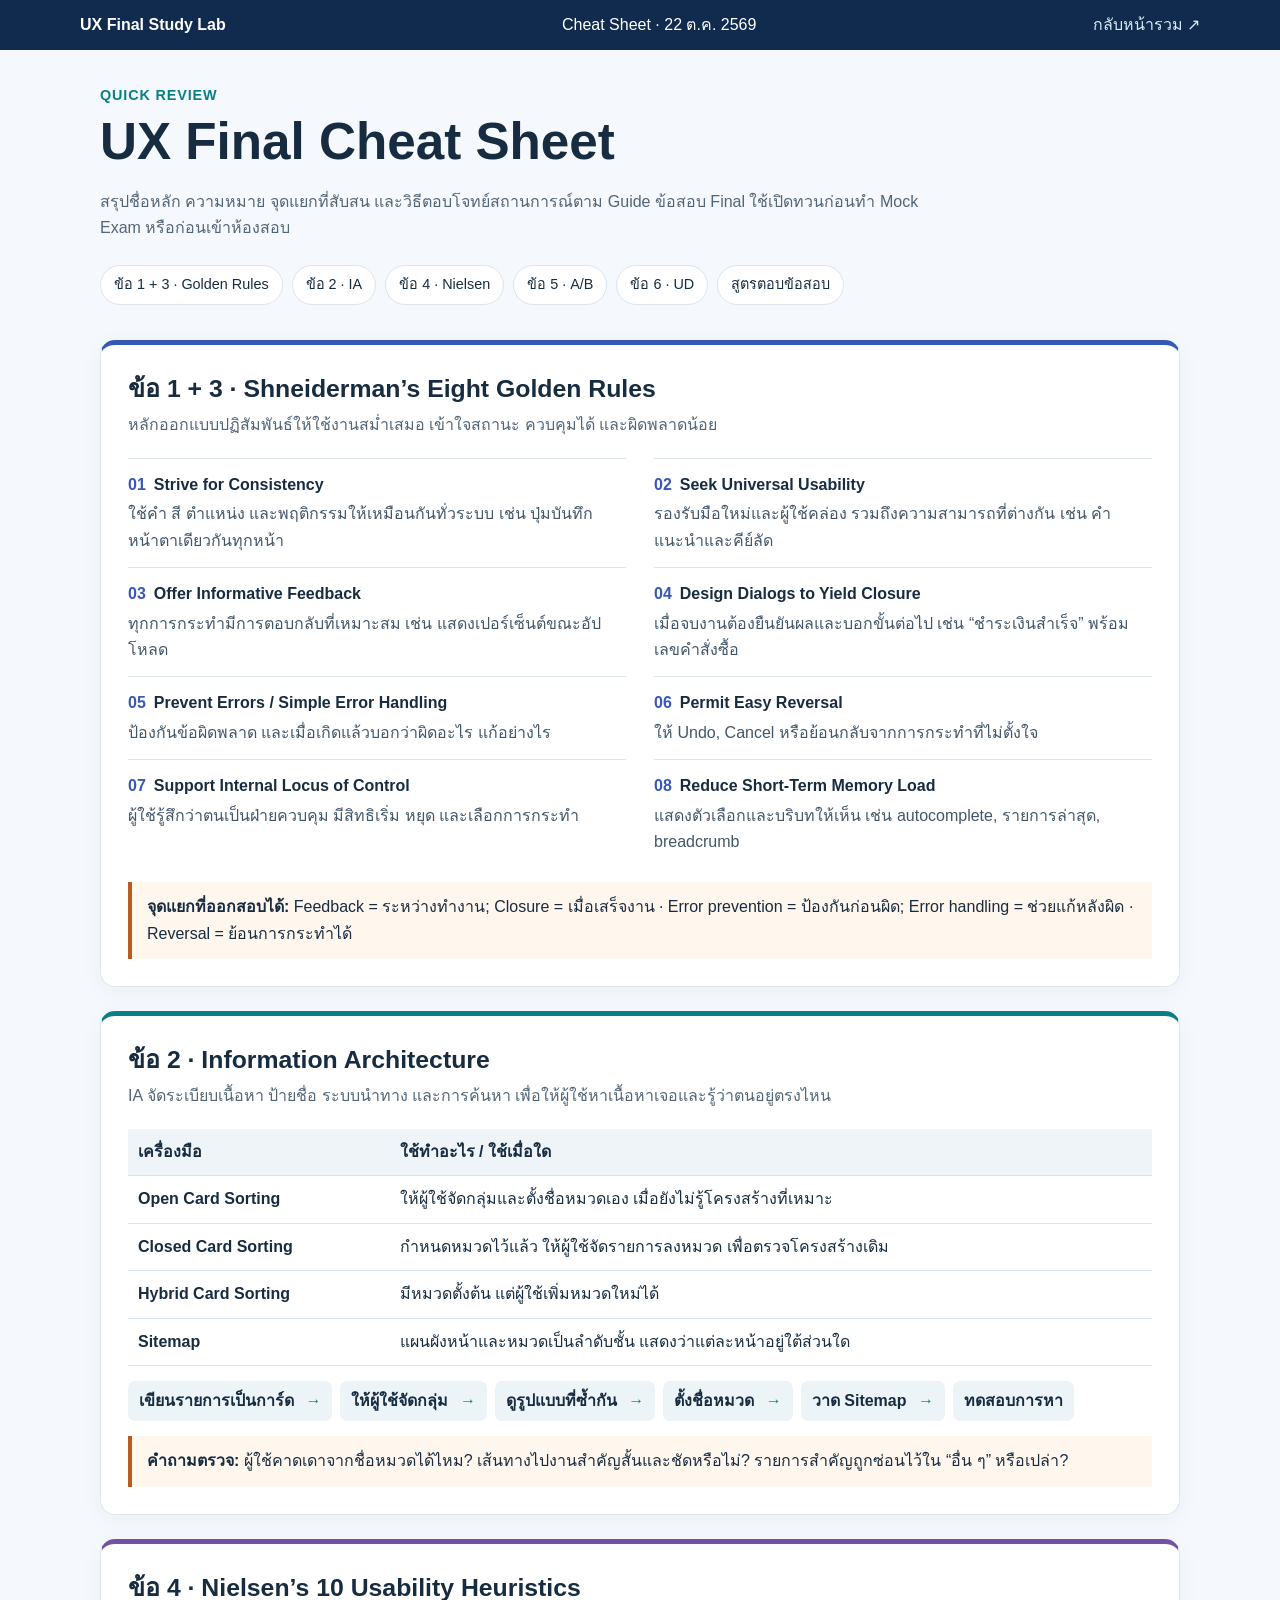
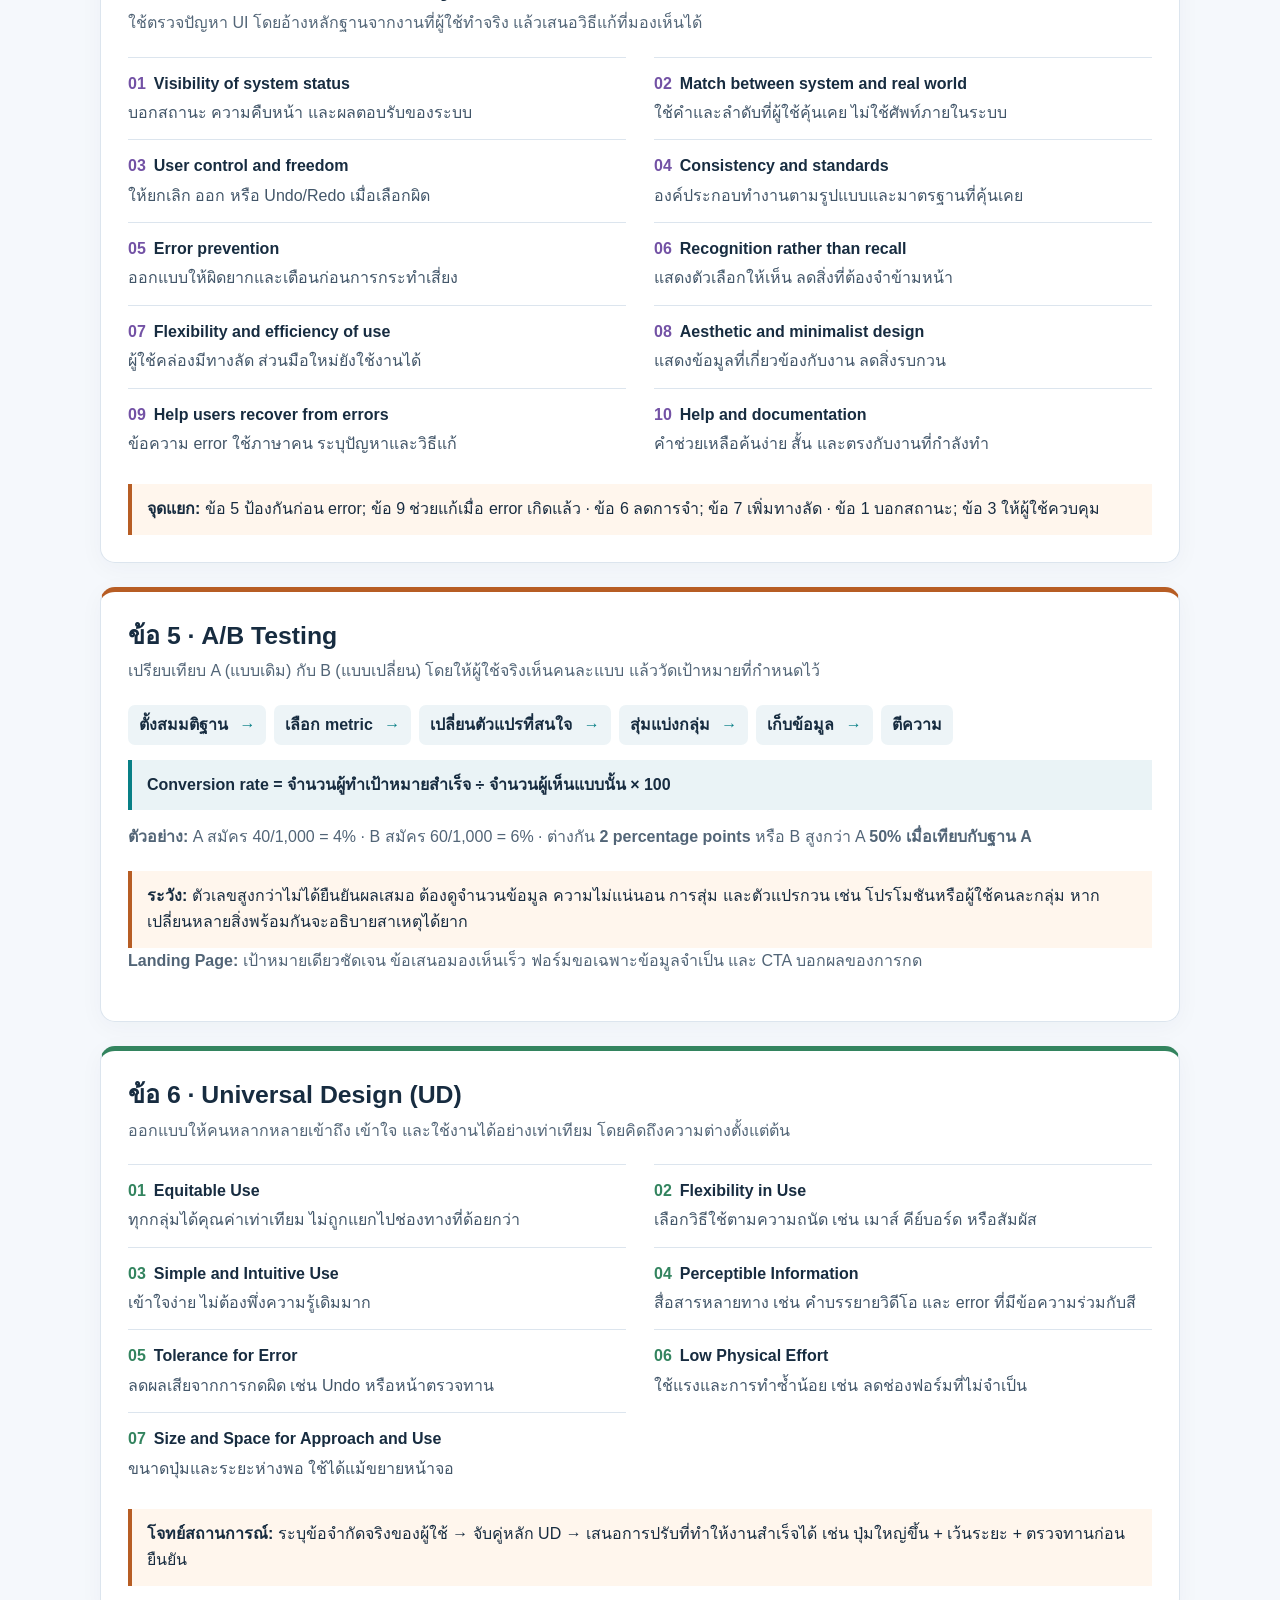
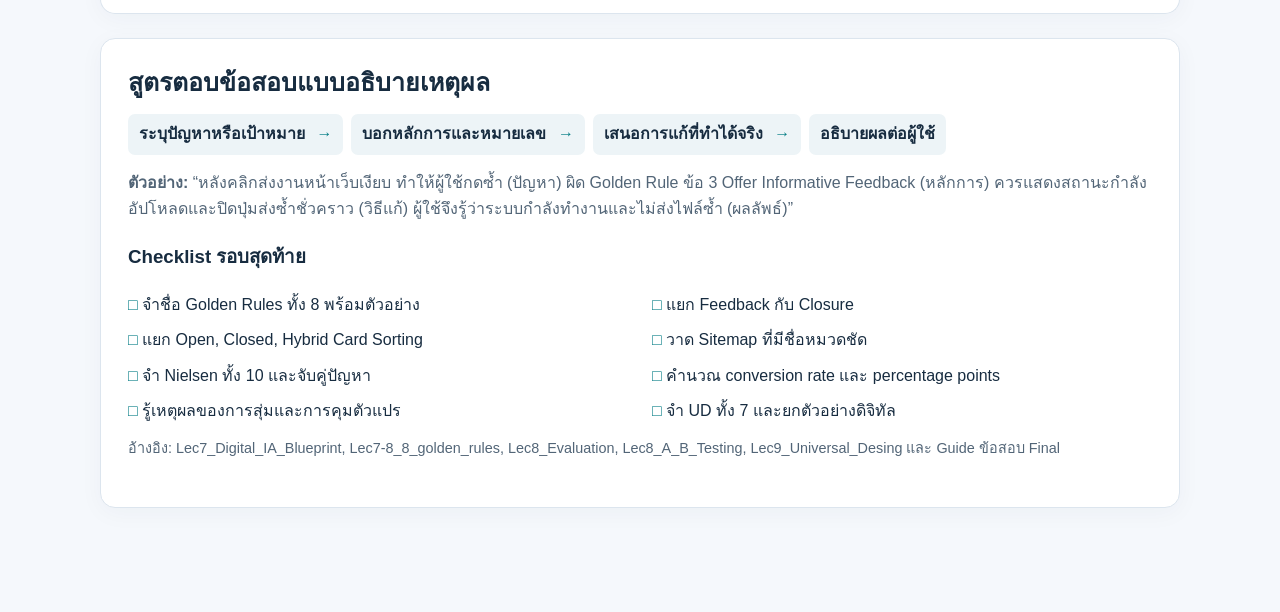
==== cheat-sheet.html @ 25480c14 "Add UX final study hub and practice exam" ====
<!doctype html><html lang="th"><head><meta charset="utf-8"><meta name="viewport" content="width=device-width,initial-scale=1"><title>UX Final · Cheat Sheet</title><style>
:root{--navy:#102b4d;--ink:#172c40;--muted:#526577;--line:#dce5ee;--blue:#3659b7;--teal:#087f86;--purple:#7352a5;--orange:#b75d24;--green:#33845f}*{box-sizing:border-box}html{scroll-behavior:smooth}body{margin:0;color:var(--ink);background:#f5f8fc;font-family:Tahoma,"Noto Sans Thai",Arial,sans-serif;line-height:1.65}a{color:inherit}.top{background:var(--navy);color:#fff;padding:12px max(20px,calc((100vw - 1120px)/2));display:flex;justify-content:space-between;gap:20px}.top a{text-decoration:none;color:#dbeaf7}.wrap{max-width:1120px;margin:auto;padding:34px 20px 80px}.hero h1{font-size:clamp(2rem,4vw,3.4rem);margin:3px 0;line-height:1.2}.hero p{color:var(--muted);max-width:850px}.eyebrow{font-size:.9rem;font-weight:700;color:var(--teal);letter-spacing:.06em}.jump{display:flex;gap:9px;flex-wrap:wrap;margin:24px 0 35px}.jump a{text-decoration:none;background:#fff;border:1px solid var(--line);border-radius:99px;padding:7px 13px;font-size:.9rem}.jump a:hover{border-color:#6d96c8}.block{background:#fff;border:1px solid var(--line);border-radius:15px;padding:27px;margin:24px 0;box-shadow:0 5px 24px #1734560a}.block h2{margin:0 0 6px;font-size:1.55rem;line-height:1.35}.block>p{color:var(--muted);margin:0 0 20px}.block.blue{border-top:5px solid var(--blue)}.block.teal{border-top:5px solid var(--teal)}.block.purple{border-top:5px solid var(--purple)}.block.orange{border-top:5px solid var(--orange)}.block.green{border-top:5px solid var(--green)}.grid{display:grid;grid-template-columns:repeat(2,minmax(0,1fr));gap:0 28px}.item{border-top:1px solid var(--line);padding:13px 0}.item b{display:block;font-size:1rem}.item p{margin:3px 0 0;color:#425669}.num{color:var(--blue);margin-right:8px}.purple .num{color:var(--purple)}.green .num{color:var(--green)}.formula{font-weight:700;background:#eaf3f6;border-left:4px solid var(--teal);padding:12px 15px;margin:14px 0}.flow{display:flex;flex-wrap:wrap;gap:8px;margin:15px 0}.flow span{background:#edf4f7;padding:7px 11px;border-radius:7px;font-weight:700}.flow span:not(:last-child)::after{content:' →';margin-left:7px;color:var(--teal)}.compare{width:100%;border-collapse:collapse;margin:14px 0}.compare th,.compare td{text-align:left;border-bottom:1px solid var(--line);padding:10px;vertical-align:top}.compare th{background:#eef4f8}.callout{background:#fff6ed;border-left:4px solid var(--orange);padding:12px 15px;margin-top:14px}.check{list-style:none;padding:0;margin:12px 0;display:grid;grid-template-columns:repeat(2,minmax(0,1fr));gap:9px 24px}.check li::before{content:'□ ';color:var(--teal);font-weight:bold}.small{font-size:.9rem;color:var(--muted)}@media(max-width:750px){.grid,.check{grid-template-columns:1fr}.block{padding:19px}.top span{display:none}}@media print{body{background:white}.top,.jump{display:none}.wrap{padding:0}.block{box-shadow:none;break-inside:avoid;border-radius:0;margin:12px 0}}
</style></head><body><nav class="top"><b>UX Final Study Lab</b><span>Cheat Sheet · 22 ต.ค. 2569</span><a href="index.html">กลับหน้ารวม ↗</a></nav><main class="wrap"><header class="hero"><div class="eyebrow">QUICK REVIEW</div><h1>UX Final Cheat Sheet</h1><p>สรุปชื่อหลัก ความหมาย จุดแยกที่สับสน และวิธีตอบโจทย์สถานการณ์ตาม Guide ข้อสอบ Final ใช้เปิดทวนก่อนทำ Mock Exam หรือก่อนเข้าห้องสอบ</p></header><nav class="jump"><a href="#golden">ข้อ 1 + 3 · Golden Rules</a><a href="#ia">ข้อ 2 · IA</a><a href="#nielsen">ข้อ 4 · Nielsen</a><a href="#ab">ข้อ 5 · A/B</a><a href="#ud">ข้อ 6 · UD</a><a href="#answer">สูตรตอบข้อสอบ</a></nav>
<section class="block blue" id="golden"><h2>ข้อ 1 + 3 · Shneiderman’s Eight Golden Rules</h2><p>หลักออกแบบปฏิสัมพันธ์ให้ใช้งานสม่ำเสมอ เข้าใจสถานะ ควบคุมได้ และผิดพลาดน้อย</p><div class="grid">
<div class="item"><b><span class="num">01</span>Strive for Consistency</b><p>ใช้คำ สี ตำแหน่ง และพฤติกรรมให้เหมือนกันทั่วระบบ เช่น ปุ่มบันทึกหน้าตาเดียวกันทุกหน้า</p></div>
<div class="item"><b><span class="num">02</span>Seek Universal Usability</b><p>รองรับมือใหม่และผู้ใช้คล่อง รวมถึงความสามารถที่ต่างกัน เช่น คำแนะนำและคีย์ลัด</p></div>
<div class="item"><b><span class="num">03</span>Offer Informative Feedback</b><p>ทุกการกระทำมีการตอบกลับที่เหมาะสม เช่น แสดงเปอร์เซ็นต์ขณะอัปโหลด</p></div>
<div class="item"><b><span class="num">04</span>Design Dialogs to Yield Closure</b><p>เมื่อจบงานต้องยืนยันผลและบอกขั้นต่อไป เช่น “ชำระเงินสำเร็จ” พร้อมเลขคำสั่งซื้อ</p></div>
<div class="item"><b><span class="num">05</span>Prevent Errors / Simple Error Handling</b><p>ป้องกันข้อผิดพลาด และเมื่อเกิดแล้วบอกว่าผิดอะไร แก้อย่างไร</p></div>
<div class="item"><b><span class="num">06</span>Permit Easy Reversal</b><p>ให้ Undo, Cancel หรือย้อนกลับจากการกระทำที่ไม่ตั้งใจ</p></div>
<div class="item"><b><span class="num">07</span>Support Internal Locus of Control</b><p>ผู้ใช้รู้สึกว่าตนเป็นฝ่ายควบคุม มีสิทธิเริ่ม หยุด และเลือกการกระทำ</p></div>
<div class="item"><b><span class="num">08</span>Reduce Short-Term Memory Load</b><p>แสดงตัวเลือกและบริบทให้เห็น เช่น autocomplete, รายการล่าสุด, breadcrumb</p></div></div><div class="callout"><b>จุดแยกที่ออกสอบได้:</b> Feedback = ระหว่างทำงาน; Closure = เมื่อเสร็จงาน · Error prevention = ป้องกันก่อนผิด; Error handling = ช่วยแก้หลังผิด · Reversal = ย้อนการกระทำได้</div></section>
<section class="block teal" id="ia"><h2>ข้อ 2 · Information Architecture</h2><p>IA จัดระเบียบเนื้อหา ป้ายชื่อ ระบบนำทาง และการค้นหา เพื่อให้ผู้ใช้หาเนื้อหาเจอและรู้ว่าตนอยู่ตรงไหน</p><table class="compare"><tr><th>เครื่องมือ</th><th>ใช้ทำอะไร / ใช้เมื่อใด</th></tr><tr><td><b>Open Card Sorting</b></td><td>ให้ผู้ใช้จัดกลุ่มและตั้งชื่อหมวดเอง เมื่อยังไม่รู้โครงสร้างที่เหมาะ</td></tr><tr><td><b>Closed Card Sorting</b></td><td>กำหนดหมวดไว้แล้ว ให้ผู้ใช้จัดรายการลงหมวด เพื่อตรวจโครงสร้างเดิม</td></tr><tr><td><b>Hybrid Card Sorting</b></td><td>มีหมวดตั้งต้น แต่ผู้ใช้เพิ่มหมวดใหม่ได้</td></tr><tr><td><b>Sitemap</b></td><td>แผนผังหน้าและหมวดเป็นลำดับชั้น แสดงว่าแต่ละหน้าอยู่ใต้ส่วนใด</td></tr></table><div class="flow"><span>เขียนรายการเป็นการ์ด</span><span>ให้ผู้ใช้จัดกลุ่ม</span><span>ดูรูปแบบที่ซ้ำกัน</span><span>ตั้งชื่อหมวด</span><span>วาด Sitemap</span><span>ทดสอบการหา</span></div><div class="callout"><b>คำถามตรวจ:</b> ผู้ใช้คาดเดาจากชื่อหมวดได้ไหม? เส้นทางไปงานสำคัญสั้นและชัดหรือไม่? รายการสำคัญถูกซ่อนไว้ใน “อื่น ๆ” หรือเปล่า?</div></section>
<section class="block purple" id="nielsen"><h2>ข้อ 4 · Nielsen’s 10 Usability Heuristics</h2><p>ใช้ตรวจปัญหา UI โดยอ้างหลักฐานจากงานที่ผู้ใช้ทำจริง แล้วเสนอวิธีแก้ที่มองเห็นได้</p><div class="grid">
<div class="item"><b><span class="num">01</span>Visibility of system status</b><p>บอกสถานะ ความคืบหน้า และผลตอบรับของระบบ</p></div><div class="item"><b><span class="num">02</span>Match between system and real world</b><p>ใช้คำและลำดับที่ผู้ใช้คุ้นเคย ไม่ใช้ศัพท์ภายในระบบ</p></div><div class="item"><b><span class="num">03</span>User control and freedom</b><p>ให้ยกเลิก ออก หรือ Undo/Redo เมื่อเลือกผิด</p></div><div class="item"><b><span class="num">04</span>Consistency and standards</b><p>องค์ประกอบทำงานตามรูปแบบและมาตรฐานที่คุ้นเคย</p></div><div class="item"><b><span class="num">05</span>Error prevention</b><p>ออกแบบให้ผิดยากและเตือนก่อนการกระทำเสี่ยง</p></div><div class="item"><b><span class="num">06</span>Recognition rather than recall</b><p>แสดงตัวเลือกให้เห็น ลดสิ่งที่ต้องจำข้ามหน้า</p></div><div class="item"><b><span class="num">07</span>Flexibility and efficiency of use</b><p>ผู้ใช้คล่องมีทางลัด ส่วนมือใหม่ยังใช้งานได้</p></div><div class="item"><b><span class="num">08</span>Aesthetic and minimalist design</b><p>แสดงข้อมูลที่เกี่ยวข้องกับงาน ลดสิ่งรบกวน</p></div><div class="item"><b><span class="num">09</span>Help users recover from errors</b><p>ข้อความ error ใช้ภาษาคน ระบุปัญหาและวิธีแก้</p></div><div class="item"><b><span class="num">10</span>Help and documentation</b><p>คำช่วยเหลือค้นง่าย สั้น และตรงกับงานที่กำลังทำ</p></div></div><div class="callout"><b>จุดแยก:</b> ข้อ 5 ป้องกันก่อน error; ข้อ 9 ช่วยแก้เมื่อ error เกิดแล้ว · ข้อ 6 ลดการจำ; ข้อ 7 เพิ่มทางลัด · ข้อ 1 บอกสถานะ; ข้อ 3 ให้ผู้ใช้ควบคุม</div></section>
<section class="block orange" id="ab"><h2>ข้อ 5 · A/B Testing</h2><p>เปรียบเทียบ A (แบบเดิม) กับ B (แบบเปลี่ยน) โดยให้ผู้ใช้จริงเห็นคนละแบบ แล้ววัดเป้าหมายที่กำหนดไว้</p><div class="flow"><span>ตั้งสมมติฐาน</span><span>เลือก metric</span><span>เปลี่ยนตัวแปรที่สนใจ</span><span>สุ่มแบ่งกลุ่ม</span><span>เก็บข้อมูล</span><span>ตีความ</span></div><div class="formula">Conversion rate = จำนวนผู้ทำเป้าหมายสำเร็จ ÷ จำนวนผู้เห็นแบบนั้น × 100</div><p><b>ตัวอย่าง:</b> A สมัคร 40/1,000 = 4% · B สมัคร 60/1,000 = 6% · ต่างกัน <b>2 percentage points</b> หรือ B สูงกว่า A <b>50% เมื่อเทียบกับฐาน A</b></p><div class="callout"><b>ระวัง:</b> ตัวเลขสูงกว่าไม่ได้ยืนยันผลเสมอ ต้องดูจำนวนข้อมูล ความไม่แน่นอน การสุ่ม และตัวแปรกวน เช่น โปรโมชันหรือผู้ใช้คนละกลุ่ม หากเปลี่ยนหลายสิ่งพร้อมกันจะอธิบายสาเหตุได้ยาก</div><p><b>Landing Page:</b> เป้าหมายเดียวชัดเจน ข้อเสนอมองเห็นเร็ว ฟอร์มขอเฉพาะข้อมูลจำเป็น และ CTA บอกผลของการกด</p></section>
<section class="block green" id="ud"><h2>ข้อ 6 · Universal Design (UD)</h2><p>ออกแบบให้คนหลากหลายเข้าถึง เข้าใจ และใช้งานได้อย่างเท่าเทียม โดยคิดถึงความต่างตั้งแต่ต้น</p><div class="grid">
<div class="item"><b><span class="num">01</span>Equitable Use</b><p>ทุกกลุ่มได้คุณค่าเท่าเทียม ไม่ถูกแยกไปช่องทางที่ด้อยกว่า</p></div><div class="item"><b><span class="num">02</span>Flexibility in Use</b><p>เลือกวิธีใช้ตามความถนัด เช่น เมาส์ คีย์บอร์ด หรือสัมผัส</p></div><div class="item"><b><span class="num">03</span>Simple and Intuitive Use</b><p>เข้าใจง่าย ไม่ต้องพึ่งความรู้เดิมมาก</p></div><div class="item"><b><span class="num">04</span>Perceptible Information</b><p>สื่อสารหลายทาง เช่น คำบรรยายวิดีโอ และ error ที่มีข้อความร่วมกับสี</p></div><div class="item"><b><span class="num">05</span>Tolerance for Error</b><p>ลดผลเสียจากการกดผิด เช่น Undo หรือหน้าตรวจทาน</p></div><div class="item"><b><span class="num">06</span>Low Physical Effort</b><p>ใช้แรงและการทำซ้ำน้อย เช่น ลดช่องฟอร์มที่ไม่จำเป็น</p></div><div class="item"><b><span class="num">07</span>Size and Space for Approach and Use</b><p>ขนาดปุ่มและระยะห่างพอ ใช้ได้แม้ขยายหน้าจอ</p></div></div><div class="callout"><b>โจทย์สถานการณ์:</b> ระบุข้อจำกัดจริงของผู้ใช้ → จับคู่หลัก UD → เสนอการปรับที่ทำให้งานสำเร็จได้ เช่น ปุ่มใหญ่ขึ้น + เว้นระยะ + ตรวจทานก่อนยืนยัน</div></section>
<section class="block" id="answer"><h2>สูตรตอบข้อสอบแบบอธิบายเหตุผล</h2><div class="flow"><span>ระบุปัญหาหรือเป้าหมาย</span><span>บอกหลักการและหมายเลข</span><span>เสนอการแก้ที่ทำได้จริง</span><span>อธิบายผลต่อผู้ใช้</span></div><p><b>ตัวอย่าง:</b> “หลังคลิกส่งงานหน้าเว็บเงียบ ทำให้ผู้ใช้กดซ้ำ (ปัญหา) ผิด Golden Rule ข้อ 3 Offer Informative Feedback (หลักการ) ควรแสดงสถานะกำลังอัปโหลดและปิดปุ่มส่งซ้ำชั่วคราว (วิธีแก้) ผู้ใช้จึงรู้ว่าระบบกำลังทำงานและไม่ส่งไฟล์ซ้ำ (ผลลัพธ์)”</p><h3>Checklist รอบสุดท้าย</h3><ul class="check"><li>จำชื่อ Golden Rules ทั้ง 8 พร้อมตัวอย่าง</li><li>แยก Feedback กับ Closure</li><li>แยก Open, Closed, Hybrid Card Sorting</li><li>วาด Sitemap ที่มีชื่อหมวดชัด</li><li>จำ Nielsen ทั้ง 10 และจับคู่ปัญหา</li><li>คำนวณ conversion rate และ percentage points</li><li>รู้เหตุผลของการสุ่มและการคุมตัวแปร</li><li>จำ UD ทั้ง 7 และยกตัวอย่างดิจิทัล</li></ul><p class="small">อ้างอิง: Lec7_Digital_IA_Blueprint, Lec7-8_8_golden_rules, Lec8_Evaluation, Lec8_A_B_Testing, Lec9_Universal_Desing และ Guide ข้อสอบ Final</p></section></main></body></html>
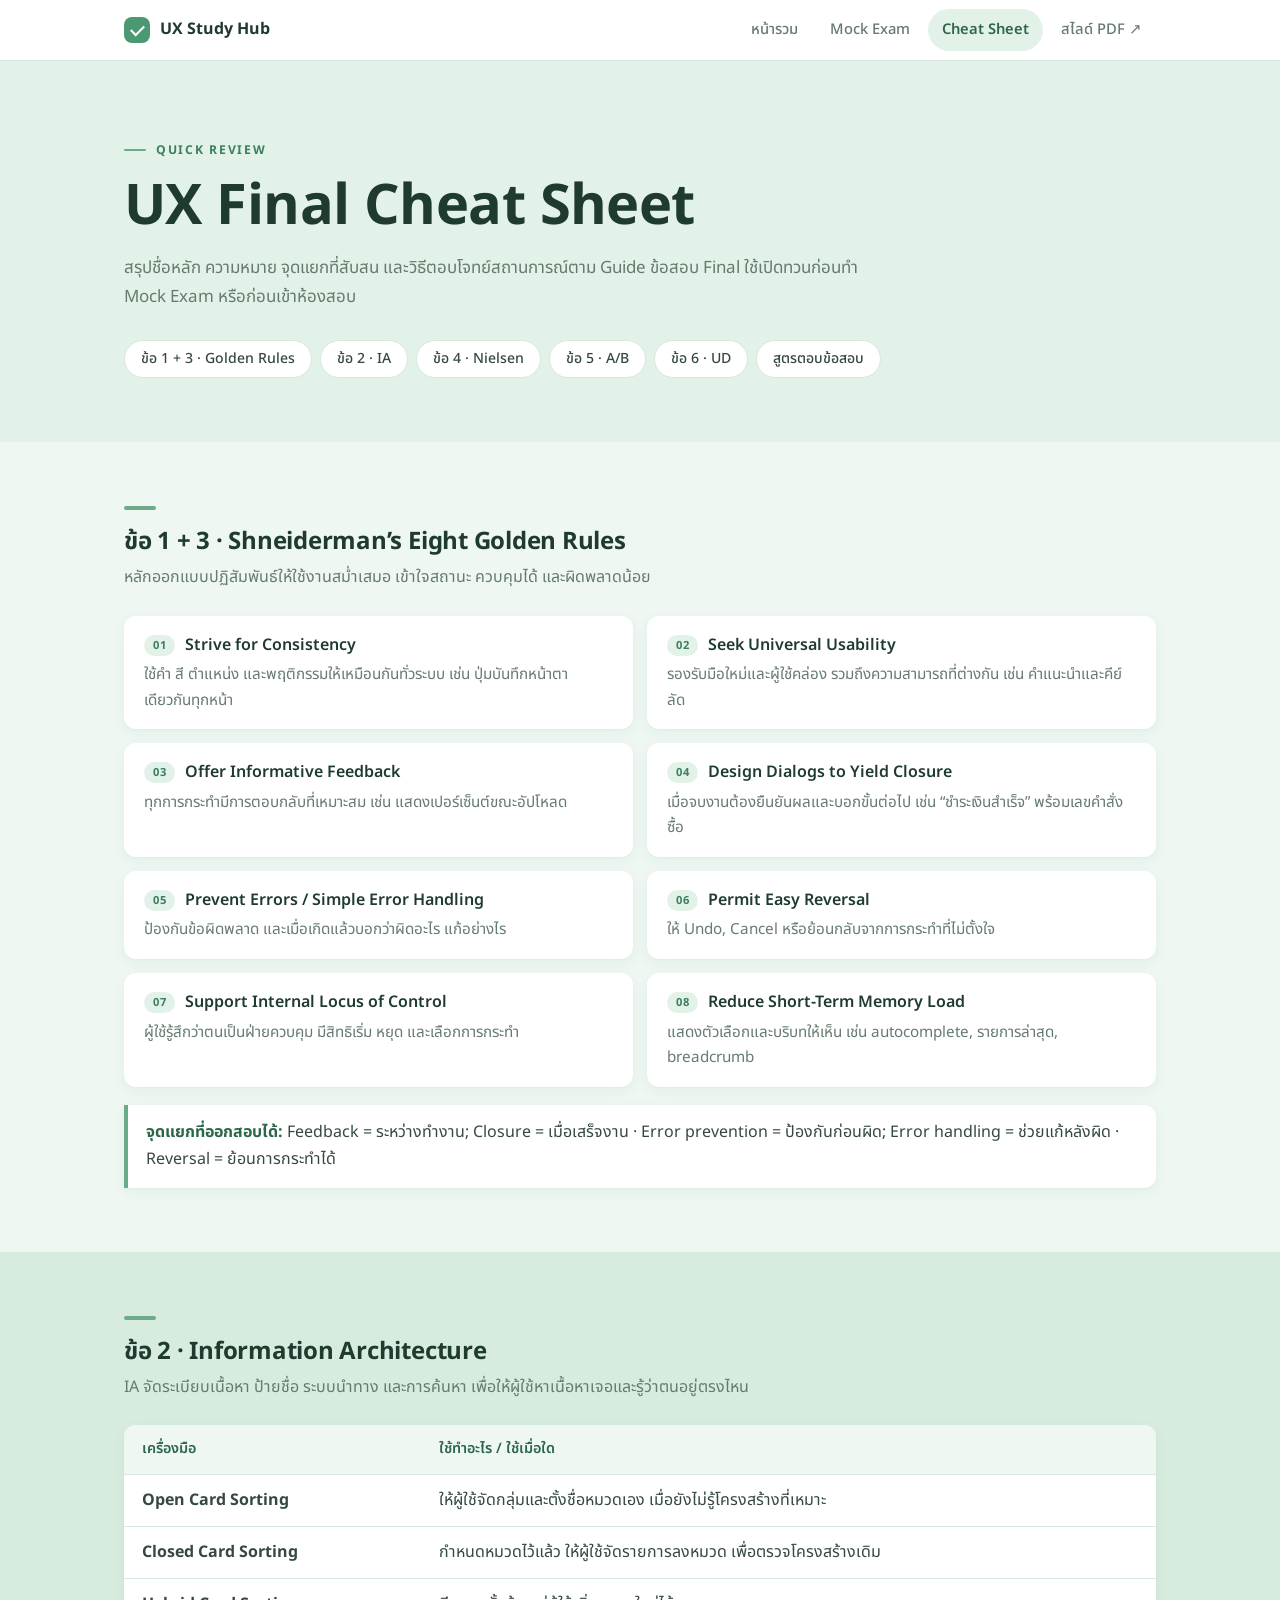
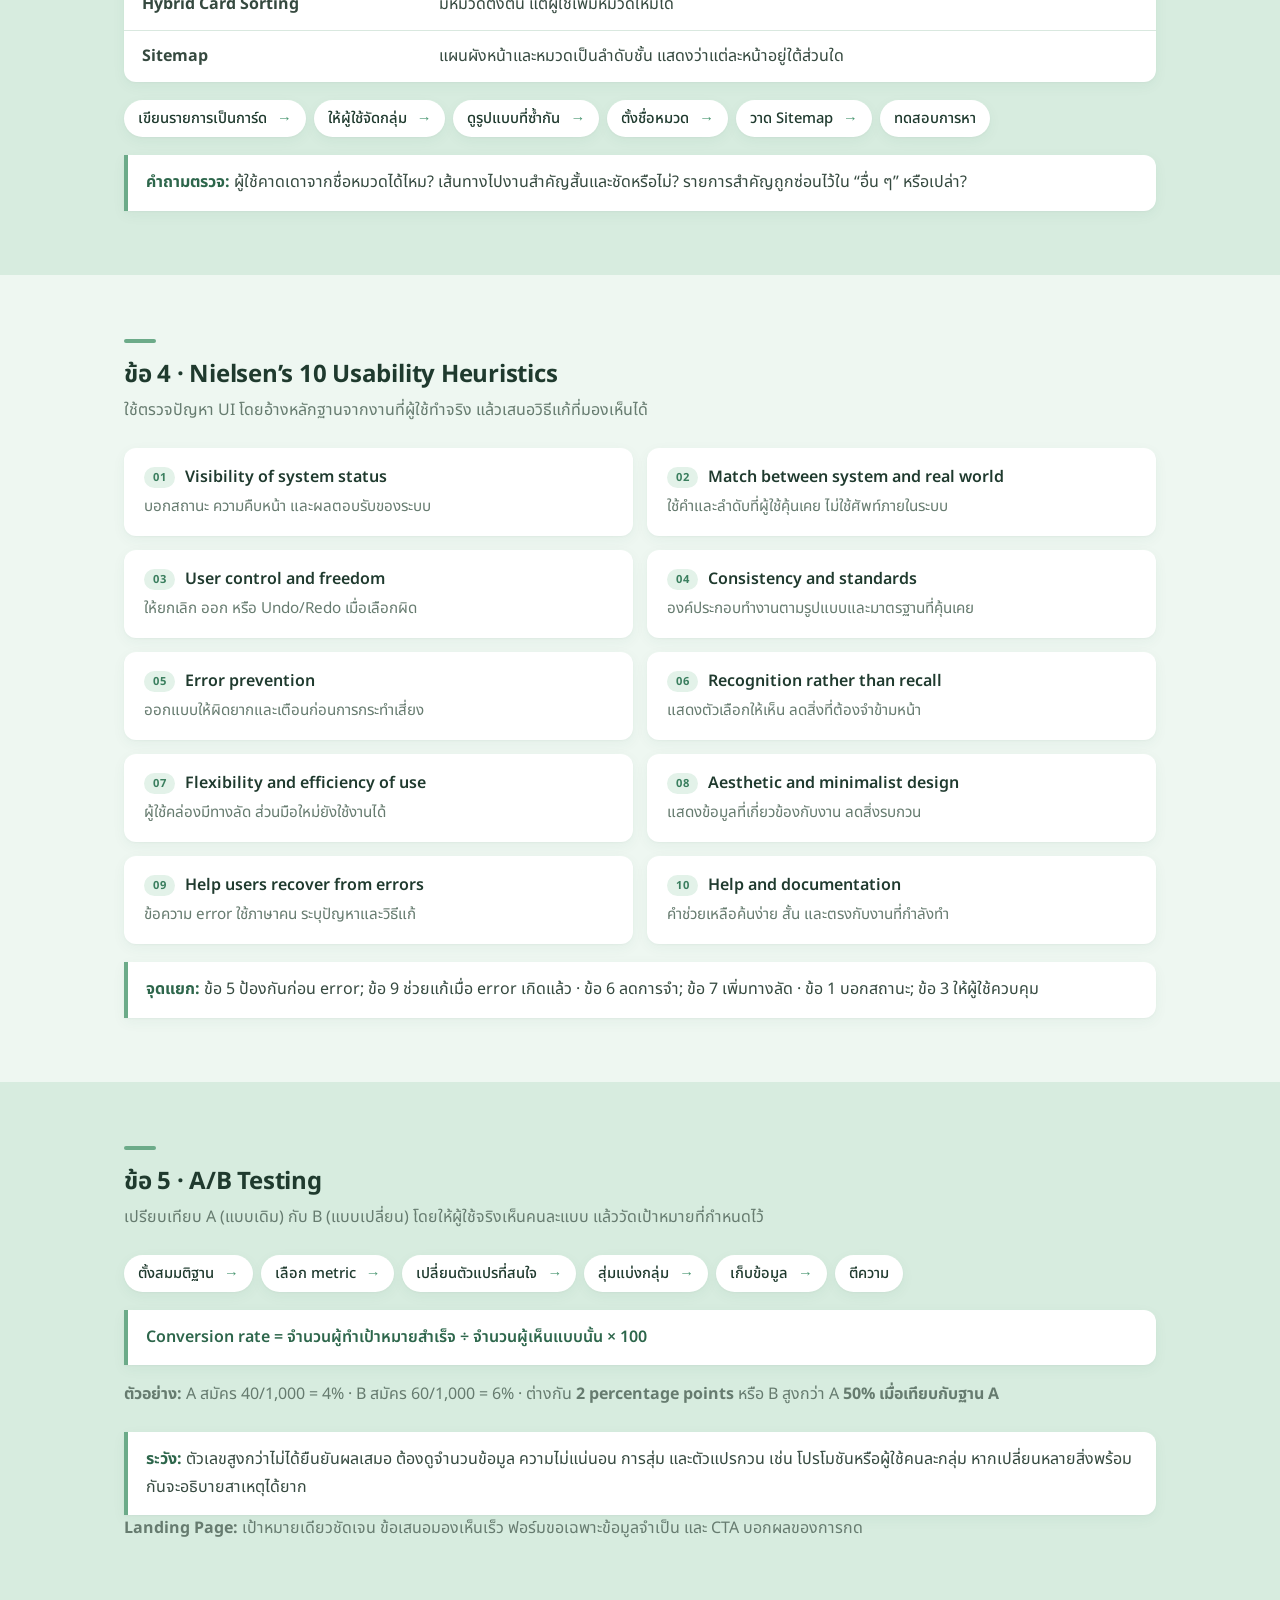
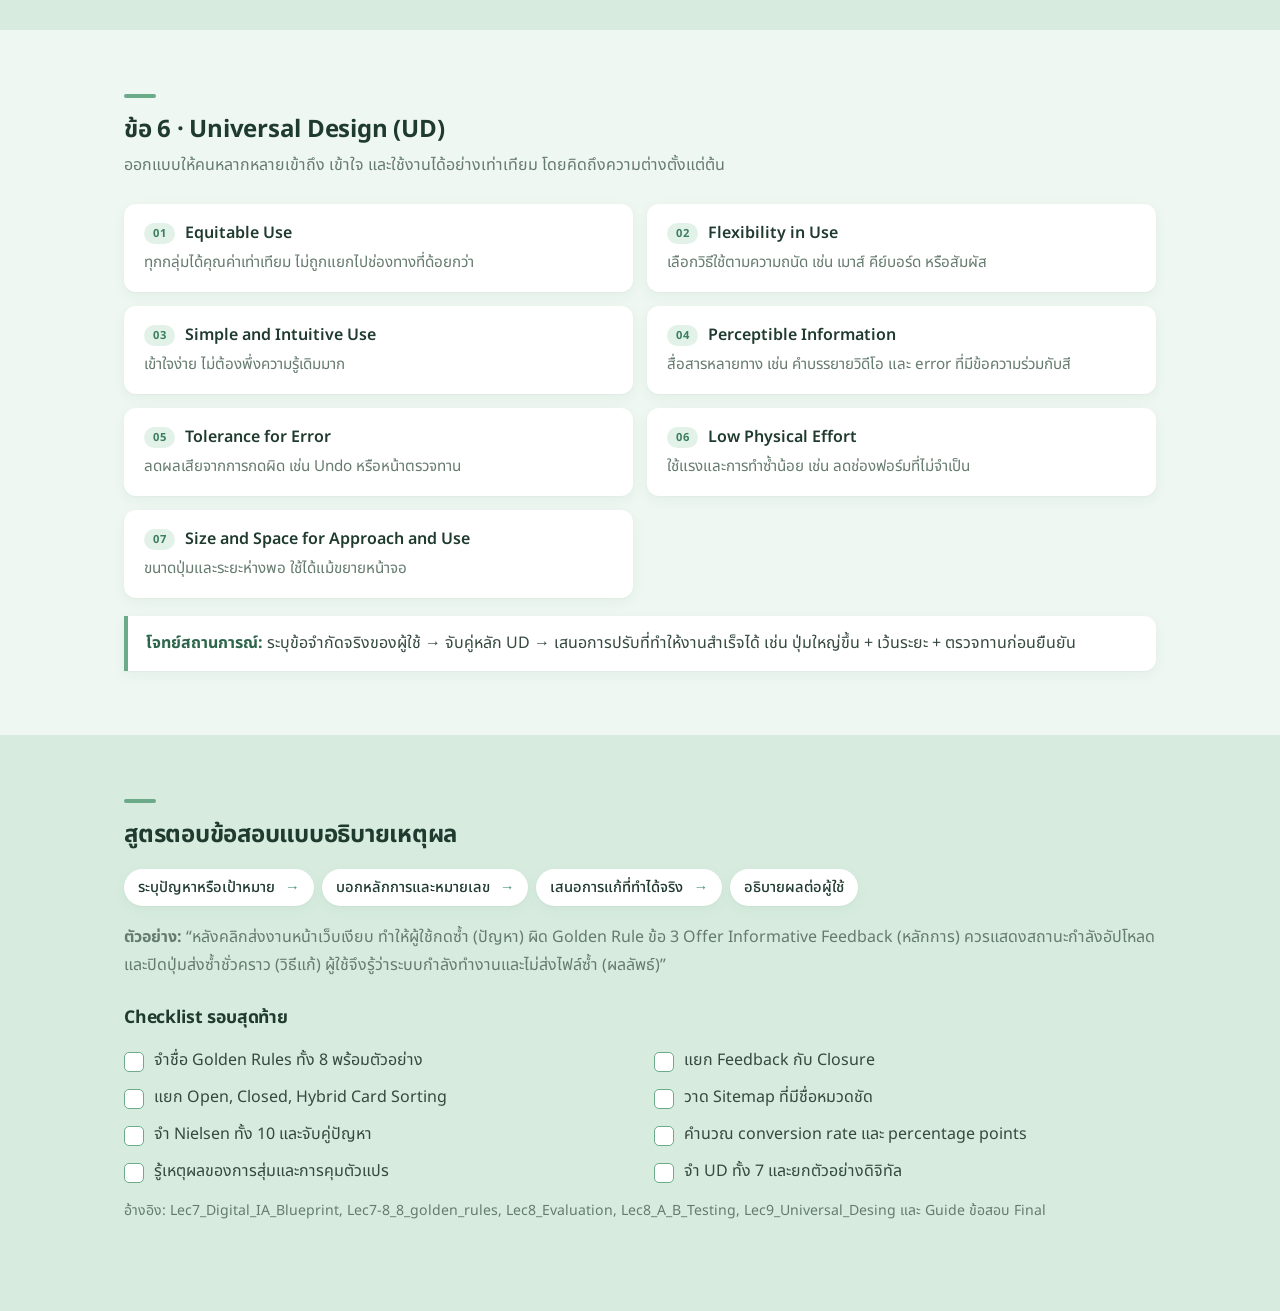
==== commit 29ce6189: "Refresh UX study site design from updated ZIP" ====
--- a/cheat-sheet.html
+++ b/cheat-sheet.html
@@ -1,7 +1,8 @@
-<!doctype html><html lang="th"><head><meta charset="utf-8"><meta name="viewport" content="width=device-width,initial-scale=1"><title>UX Final · Cheat Sheet</title><style>
-:root{--navy:#102b4d;--ink:#172c40;--muted:#526577;--line:#dce5ee;--blue:#3659b7;--teal:#087f86;--purple:#7352a5;--orange:#b75d24;--green:#33845f}*{box-sizing:border-box}html{scroll-behavior:smooth}body{margin:0;color:var(--ink);background:#f5f8fc;font-family:Tahoma,"Noto Sans Thai",Arial,sans-serif;line-height:1.65}a{color:inherit}.top{background:var(--navy);color:#fff;padding:12px max(20px,calc((100vw - 1120px)/2));display:flex;justify-content:space-between;gap:20px}.top a{text-decoration:none;color:#dbeaf7}.wrap{max-width:1120px;margin:auto;padding:34px 20px 80px}.hero h1{font-size:clamp(2rem,4vw,3.4rem);margin:3px 0;line-height:1.2}.hero p{color:var(--muted);max-width:850px}.eyebrow{font-size:.9rem;font-weight:700;color:var(--teal);letter-spacing:.06em}.jump{display:flex;gap:9px;flex-wrap:wrap;margin:24px 0 35px}.jump a{text-decoration:none;background:#fff;border:1px solid var(--line);border-radius:99px;padding:7px 13px;font-size:.9rem}.jump a:hover{border-color:#6d96c8}.block{background:#fff;border:1px solid var(--line);border-radius:15px;padding:27px;margin:24px 0;box-shadow:0 5px 24px #1734560a}.block h2{margin:0 0 6px;font-size:1.55rem;line-height:1.35}.block>p{color:var(--muted);margin:0 0 20px}.block.blue{border-top:5px solid var(--blue)}.block.teal{border-top:5px solid var(--teal)}.block.purple{border-top:5px solid var(--purple)}.block.orange{border-top:5px solid var(--orange)}.block.green{border-top:5px solid var(--green)}.grid{display:grid;grid-template-columns:repeat(2,minmax(0,1fr));gap:0 28px}.item{border-top:1px solid var(--line);padding:13px 0}.item b{display:block;font-size:1rem}.item p{margin:3px 0 0;color:#425669}.num{color:var(--blue);margin-right:8px}.purple .num{color:var(--purple)}.green .num{color:var(--green)}.formula{font-weight:700;background:#eaf3f6;border-left:4px solid var(--teal);padding:12px 15px;margin:14px 0}.flow{display:flex;flex-wrap:wrap;gap:8px;margin:15px 0}.flow span{background:#edf4f7;padding:7px 11px;border-radius:7px;font-weight:700}.flow span:not(:last-child)::after{content:' →';margin-left:7px;color:var(--teal)}.compare{width:100%;border-collapse:collapse;margin:14px 0}.compare th,.compare td{text-align:left;border-bottom:1px solid var(--line);padding:10px;vertical-align:top}.compare th{background:#eef4f8}.callout{background:#fff6ed;border-left:4px solid var(--orange);padding:12px 15px;margin-top:14px}.check{list-style:none;padding:0;margin:12px 0;display:grid;grid-template-columns:repeat(2,minmax(0,1fr));gap:9px 24px}.check li::before{content:'□ ';color:var(--teal);font-weight:bold}.small{font-size:.9rem;color:var(--muted)}@media(max-width:750px){.grid,.check{grid-template-columns:1fr}.block{padding:19px}.top span{display:none}}@media print{body{background:white}.top,.jump{display:none}.wrap{padding:0}.block{box-shadow:none;break-inside:avoid;border-radius:0;margin:12px 0}}
-</style></head><body><nav class="top"><b>UX Final Study Lab</b><span>Cheat Sheet · 22 ต.ค. 2569</span><a href="index.html">กลับหน้ารวม ↗</a></nav><main class="wrap"><header class="hero"><div class="eyebrow">QUICK REVIEW</div><h1>UX Final Cheat Sheet</h1><p>สรุปชื่อหลัก ความหมาย จุดแยกที่สับสน และวิธีตอบโจทย์สถานการณ์ตาม Guide ข้อสอบ Final ใช้เปิดทวนก่อนทำ Mock Exam หรือก่อนเข้าห้องสอบ</p></header><nav class="jump"><a href="#golden">ข้อ 1 + 3 · Golden Rules</a><a href="#ia">ข้อ 2 · IA</a><a href="#nielsen">ข้อ 4 · Nielsen</a><a href="#ab">ข้อ 5 · A/B</a><a href="#ud">ข้อ 6 · UD</a><a href="#answer">สูตรตอบข้อสอบ</a></nav>
-<section class="block blue" id="golden"><h2>ข้อ 1 + 3 · Shneiderman’s Eight Golden Rules</h2><p>หลักออกแบบปฏิสัมพันธ์ให้ใช้งานสม่ำเสมอ เข้าใจสถานะ ควบคุมได้ และผิดพลาดน้อย</p><div class="grid">
+<!doctype html>
+<html lang="th"><head><meta charset="utf-8"><meta name="viewport" content="width=device-width,initial-scale=1"><meta name="theme-color" content="#e3f2e9"><title>UX Final · Cheat Sheet</title><link rel="stylesheet" href="assets/style.css"></head><body>
+<header class="site-nav"><div class="in"><a class="brand" href="index.html"><i></i><span>UX Study Hub</span></a><nav class="links" aria-label="เมนูหลัก"><a href="index.html">หน้ารวม</a><a href="mock-exam.html">Mock Exam</a><a href="cheat-sheet.html" aria-current="page">Cheat Sheet</a><a href="UX_Final_Exam_Study_Guide_2569_Designed.pdf" target="_blank" rel="noopener">สไลด์ PDF ↗</a></nav></div></header>
+<header class="band hero-band"><div class="in"><div class="hero"><div class="eyebrow">Quick Review</div><h1>UX Final Cheat Sheet</h1><p>สรุปชื่อหลัก ความหมาย จุดแยกที่สับสน และวิธีตอบโจทย์สถานการณ์ตาม Guide ข้อสอบ Final ใช้เปิดทวนก่อนทำ Mock Exam หรือก่อนเข้าห้องสอบ</p></div><div style="height:28px"></div><nav class="jump"><a href="#golden">ข้อ 1 + 3 · Golden Rules</a><a href="#ia">ข้อ 2 · IA</a><a href="#nielsen">ข้อ 4 · Nielsen</a><a href="#ab">ข้อ 5 · A/B</a><a href="#ud">ข้อ 6 · UD</a><a href="#answer">สูตรตอบข้อสอบ</a></nav></div></header>
+<main><section class="band sec" id="golden"><div class="in"><h2>ข้อ 1 + 3 · Shneiderman’s Eight Golden Rules</h2><p>หลักออกแบบปฏิสัมพันธ์ให้ใช้งานสม่ำเสมอ เข้าใจสถานะ ควบคุมได้ และผิดพลาดน้อย</p><div class="grid">
 <div class="item"><b><span class="num">01</span>Strive for Consistency</b><p>ใช้คำ สี ตำแหน่ง และพฤติกรรมให้เหมือนกันทั่วระบบ เช่น ปุ่มบันทึกหน้าตาเดียวกันทุกหน้า</p></div>
 <div class="item"><b><span class="num">02</span>Seek Universal Usability</b><p>รองรับมือใหม่และผู้ใช้คล่อง รวมถึงความสามารถที่ต่างกัน เช่น คำแนะนำและคีย์ลัด</p></div>
 <div class="item"><b><span class="num">03</span>Offer Informative Feedback</b><p>ทุกการกระทำมีการตอบกลับที่เหมาะสม เช่น แสดงเปอร์เซ็นต์ขณะอัปโหลด</p></div>
@@ -9,11 +10,12 @@
 <div class="item"><b><span class="num">05</span>Prevent Errors / Simple Error Handling</b><p>ป้องกันข้อผิดพลาด และเมื่อเกิดแล้วบอกว่าผิดอะไร แก้อย่างไร</p></div>
 <div class="item"><b><span class="num">06</span>Permit Easy Reversal</b><p>ให้ Undo, Cancel หรือย้อนกลับจากการกระทำที่ไม่ตั้งใจ</p></div>
 <div class="item"><b><span class="num">07</span>Support Internal Locus of Control</b><p>ผู้ใช้รู้สึกว่าตนเป็นฝ่ายควบคุม มีสิทธิเริ่ม หยุด และเลือกการกระทำ</p></div>
-<div class="item"><b><span class="num">08</span>Reduce Short-Term Memory Load</b><p>แสดงตัวเลือกและบริบทให้เห็น เช่น autocomplete, รายการล่าสุด, breadcrumb</p></div></div><div class="callout"><b>จุดแยกที่ออกสอบได้:</b> Feedback = ระหว่างทำงาน; Closure = เมื่อเสร็จงาน · Error prevention = ป้องกันก่อนผิด; Error handling = ช่วยแก้หลังผิด · Reversal = ย้อนการกระทำได้</div></section>
-<section class="block teal" id="ia"><h2>ข้อ 2 · Information Architecture</h2><p>IA จัดระเบียบเนื้อหา ป้ายชื่อ ระบบนำทาง และการค้นหา เพื่อให้ผู้ใช้หาเนื้อหาเจอและรู้ว่าตนอยู่ตรงไหน</p><table class="compare"><tr><th>เครื่องมือ</th><th>ใช้ทำอะไร / ใช้เมื่อใด</th></tr><tr><td><b>Open Card Sorting</b></td><td>ให้ผู้ใช้จัดกลุ่มและตั้งชื่อหมวดเอง เมื่อยังไม่รู้โครงสร้างที่เหมาะ</td></tr><tr><td><b>Closed Card Sorting</b></td><td>กำหนดหมวดไว้แล้ว ให้ผู้ใช้จัดรายการลงหมวด เพื่อตรวจโครงสร้างเดิม</td></tr><tr><td><b>Hybrid Card Sorting</b></td><td>มีหมวดตั้งต้น แต่ผู้ใช้เพิ่มหมวดใหม่ได้</td></tr><tr><td><b>Sitemap</b></td><td>แผนผังหน้าและหมวดเป็นลำดับชั้น แสดงว่าแต่ละหน้าอยู่ใต้ส่วนใด</td></tr></table><div class="flow"><span>เขียนรายการเป็นการ์ด</span><span>ให้ผู้ใช้จัดกลุ่ม</span><span>ดูรูปแบบที่ซ้ำกัน</span><span>ตั้งชื่อหมวด</span><span>วาด Sitemap</span><span>ทดสอบการหา</span></div><div class="callout"><b>คำถามตรวจ:</b> ผู้ใช้คาดเดาจากชื่อหมวดได้ไหม? เส้นทางไปงานสำคัญสั้นและชัดหรือไม่? รายการสำคัญถูกซ่อนไว้ใน “อื่น ๆ” หรือเปล่า?</div></section>
-<section class="block purple" id="nielsen"><h2>ข้อ 4 · Nielsen’s 10 Usability Heuristics</h2><p>ใช้ตรวจปัญหา UI โดยอ้างหลักฐานจากงานที่ผู้ใช้ทำจริง แล้วเสนอวิธีแก้ที่มองเห็นได้</p><div class="grid">
-<div class="item"><b><span class="num">01</span>Visibility of system status</b><p>บอกสถานะ ความคืบหน้า และผลตอบรับของระบบ</p></div><div class="item"><b><span class="num">02</span>Match between system and real world</b><p>ใช้คำและลำดับที่ผู้ใช้คุ้นเคย ไม่ใช้ศัพท์ภายในระบบ</p></div><div class="item"><b><span class="num">03</span>User control and freedom</b><p>ให้ยกเลิก ออก หรือ Undo/Redo เมื่อเลือกผิด</p></div><div class="item"><b><span class="num">04</span>Consistency and standards</b><p>องค์ประกอบทำงานตามรูปแบบและมาตรฐานที่คุ้นเคย</p></div><div class="item"><b><span class="num">05</span>Error prevention</b><p>ออกแบบให้ผิดยากและเตือนก่อนการกระทำเสี่ยง</p></div><div class="item"><b><span class="num">06</span>Recognition rather than recall</b><p>แสดงตัวเลือกให้เห็น ลดสิ่งที่ต้องจำข้ามหน้า</p></div><div class="item"><b><span class="num">07</span>Flexibility and efficiency of use</b><p>ผู้ใช้คล่องมีทางลัด ส่วนมือใหม่ยังใช้งานได้</p></div><div class="item"><b><span class="num">08</span>Aesthetic and minimalist design</b><p>แสดงข้อมูลที่เกี่ยวข้องกับงาน ลดสิ่งรบกวน</p></div><div class="item"><b><span class="num">09</span>Help users recover from errors</b><p>ข้อความ error ใช้ภาษาคน ระบุปัญหาและวิธีแก้</p></div><div class="item"><b><span class="num">10</span>Help and documentation</b><p>คำช่วยเหลือค้นง่าย สั้น และตรงกับงานที่กำลังทำ</p></div></div><div class="callout"><b>จุดแยก:</b> ข้อ 5 ป้องกันก่อน error; ข้อ 9 ช่วยแก้เมื่อ error เกิดแล้ว · ข้อ 6 ลดการจำ; ข้อ 7 เพิ่มทางลัด · ข้อ 1 บอกสถานะ; ข้อ 3 ให้ผู้ใช้ควบคุม</div></section>
-<section class="block orange" id="ab"><h2>ข้อ 5 · A/B Testing</h2><p>เปรียบเทียบ A (แบบเดิม) กับ B (แบบเปลี่ยน) โดยให้ผู้ใช้จริงเห็นคนละแบบ แล้ววัดเป้าหมายที่กำหนดไว้</p><div class="flow"><span>ตั้งสมมติฐาน</span><span>เลือก metric</span><span>เปลี่ยนตัวแปรที่สนใจ</span><span>สุ่มแบ่งกลุ่ม</span><span>เก็บข้อมูล</span><span>ตีความ</span></div><div class="formula">Conversion rate = จำนวนผู้ทำเป้าหมายสำเร็จ ÷ จำนวนผู้เห็นแบบนั้น × 100</div><p><b>ตัวอย่าง:</b> A สมัคร 40/1,000 = 4% · B สมัคร 60/1,000 = 6% · ต่างกัน <b>2 percentage points</b> หรือ B สูงกว่า A <b>50% เมื่อเทียบกับฐาน A</b></p><div class="callout"><b>ระวัง:</b> ตัวเลขสูงกว่าไม่ได้ยืนยันผลเสมอ ต้องดูจำนวนข้อมูล ความไม่แน่นอน การสุ่ม และตัวแปรกวน เช่น โปรโมชันหรือผู้ใช้คนละกลุ่ม หากเปลี่ยนหลายสิ่งพร้อมกันจะอธิบายสาเหตุได้ยาก</div><p><b>Landing Page:</b> เป้าหมายเดียวชัดเจน ข้อเสนอมองเห็นเร็ว ฟอร์มขอเฉพาะข้อมูลจำเป็น และ CTA บอกผลของการกด</p></section>
-<section class="block green" id="ud"><h2>ข้อ 6 · Universal Design (UD)</h2><p>ออกแบบให้คนหลากหลายเข้าถึง เข้าใจ และใช้งานได้อย่างเท่าเทียม โดยคิดถึงความต่างตั้งแต่ต้น</p><div class="grid">
-<div class="item"><b><span class="num">01</span>Equitable Use</b><p>ทุกกลุ่มได้คุณค่าเท่าเทียม ไม่ถูกแยกไปช่องทางที่ด้อยกว่า</p></div><div class="item"><b><span class="num">02</span>Flexibility in Use</b><p>เลือกวิธีใช้ตามความถนัด เช่น เมาส์ คีย์บอร์ด หรือสัมผัส</p></div><div class="item"><b><span class="num">03</span>Simple and Intuitive Use</b><p>เข้าใจง่าย ไม่ต้องพึ่งความรู้เดิมมาก</p></div><div class="item"><b><span class="num">04</span>Perceptible Information</b><p>สื่อสารหลายทาง เช่น คำบรรยายวิดีโอ และ error ที่มีข้อความร่วมกับสี</p></div><div class="item"><b><span class="num">05</span>Tolerance for Error</b><p>ลดผลเสียจากการกดผิด เช่น Undo หรือหน้าตรวจทาน</p></div><div class="item"><b><span class="num">06</span>Low Physical Effort</b><p>ใช้แรงและการทำซ้ำน้อย เช่น ลดช่องฟอร์มที่ไม่จำเป็น</p></div><div class="item"><b><span class="num">07</span>Size and Space for Approach and Use</b><p>ขนาดปุ่มและระยะห่างพอ ใช้ได้แม้ขยายหน้าจอ</p></div></div><div class="callout"><b>โจทย์สถานการณ์:</b> ระบุข้อจำกัดจริงของผู้ใช้ → จับคู่หลัก UD → เสนอการปรับที่ทำให้งานสำเร็จได้ เช่น ปุ่มใหญ่ขึ้น + เว้นระยะ + ตรวจทานก่อนยืนยัน</div></section>
-<section class="block" id="answer"><h2>สูตรตอบข้อสอบแบบอธิบายเหตุผล</h2><div class="flow"><span>ระบุปัญหาหรือเป้าหมาย</span><span>บอกหลักการและหมายเลข</span><span>เสนอการแก้ที่ทำได้จริง</span><span>อธิบายผลต่อผู้ใช้</span></div><p><b>ตัวอย่าง:</b> “หลังคลิกส่งงานหน้าเว็บเงียบ ทำให้ผู้ใช้กดซ้ำ (ปัญหา) ผิด Golden Rule ข้อ 3 Offer Informative Feedback (หลักการ) ควรแสดงสถานะกำลังอัปโหลดและปิดปุ่มส่งซ้ำชั่วคราว (วิธีแก้) ผู้ใช้จึงรู้ว่าระบบกำลังทำงานและไม่ส่งไฟล์ซ้ำ (ผลลัพธ์)”</p><h3>Checklist รอบสุดท้าย</h3><ul class="check"><li>จำชื่อ Golden Rules ทั้ง 8 พร้อมตัวอย่าง</li><li>แยก Feedback กับ Closure</li><li>แยก Open, Closed, Hybrid Card Sorting</li><li>วาด Sitemap ที่มีชื่อหมวดชัด</li><li>จำ Nielsen ทั้ง 10 และจับคู่ปัญหา</li><li>คำนวณ conversion rate และ percentage points</li><li>รู้เหตุผลของการสุ่มและการคุมตัวแปร</li><li>จำ UD ทั้ง 7 และยกตัวอย่างดิจิทัล</li></ul><p class="small">อ้างอิง: Lec7_Digital_IA_Blueprint, Lec7-8_8_golden_rules, Lec8_Evaluation, Lec8_A_B_Testing, Lec9_Universal_Desing และ Guide ข้อสอบ Final</p></section></main></body></html>
+<div class="item"><b><span class="num">08</span>Reduce Short-Term Memory Load</b><p>แสดงตัวเลือกและบริบทให้เห็น เช่น autocomplete, รายการล่าสุด, breadcrumb</p></div></div><div class="callout"><b>จุดแยกที่ออกสอบได้:</b> Feedback = ระหว่างทำงาน; Closure = เมื่อเสร็จงาน · Error prevention = ป้องกันก่อนผิด; Error handling = ช่วยแก้หลังผิด · Reversal = ย้อนการกระทำได้</div></div></section>
+<section class="band sec" id="ia"><div class="in"><h2>ข้อ 2 · Information Architecture</h2><p>IA จัดระเบียบเนื้อหา ป้ายชื่อ ระบบนำทาง และการค้นหา เพื่อให้ผู้ใช้หาเนื้อหาเจอและรู้ว่าตนอยู่ตรงไหน</p><table class="compare"><tr><th>เครื่องมือ</th><th>ใช้ทำอะไร / ใช้เมื่อใด</th></tr><tr><td><b>Open Card Sorting</b></td><td>ให้ผู้ใช้จัดกลุ่มและตั้งชื่อหมวดเอง เมื่อยังไม่รู้โครงสร้างที่เหมาะ</td></tr><tr><td><b>Closed Card Sorting</b></td><td>กำหนดหมวดไว้แล้ว ให้ผู้ใช้จัดรายการลงหมวด เพื่อตรวจโครงสร้างเดิม</td></tr><tr><td><b>Hybrid Card Sorting</b></td><td>มีหมวดตั้งต้น แต่ผู้ใช้เพิ่มหมวดใหม่ได้</td></tr><tr><td><b>Sitemap</b></td><td>แผนผังหน้าและหมวดเป็นลำดับชั้น แสดงว่าแต่ละหน้าอยู่ใต้ส่วนใด</td></tr></table><div class="flow"><span>เขียนรายการเป็นการ์ด</span><span>ให้ผู้ใช้จัดกลุ่ม</span><span>ดูรูปแบบที่ซ้ำกัน</span><span>ตั้งชื่อหมวด</span><span>วาด Sitemap</span><span>ทดสอบการหา</span></div><div class="callout"><b>คำถามตรวจ:</b> ผู้ใช้คาดเดาจากชื่อหมวดได้ไหม? เส้นทางไปงานสำคัญสั้นและชัดหรือไม่? รายการสำคัญถูกซ่อนไว้ใน “อื่น ๆ” หรือเปล่า?</div></div></section>
+<section class="band sec" id="nielsen"><div class="in"><h2>ข้อ 4 · Nielsen’s 10 Usability Heuristics</h2><p>ใช้ตรวจปัญหา UI โดยอ้างหลักฐานจากงานที่ผู้ใช้ทำจริง แล้วเสนอวิธีแก้ที่มองเห็นได้</p><div class="grid">
+<div class="item"><b><span class="num">01</span>Visibility of system status</b><p>บอกสถานะ ความคืบหน้า และผลตอบรับของระบบ</p></div><div class="item"><b><span class="num">02</span>Match between system and real world</b><p>ใช้คำและลำดับที่ผู้ใช้คุ้นเคย ไม่ใช้ศัพท์ภายในระบบ</p></div><div class="item"><b><span class="num">03</span>User control and freedom</b><p>ให้ยกเลิก ออก หรือ Undo/Redo เมื่อเลือกผิด</p></div><div class="item"><b><span class="num">04</span>Consistency and standards</b><p>องค์ประกอบทำงานตามรูปแบบและมาตรฐานที่คุ้นเคย</p></div><div class="item"><b><span class="num">05</span>Error prevention</b><p>ออกแบบให้ผิดยากและเตือนก่อนการกระทำเสี่ยง</p></div><div class="item"><b><span class="num">06</span>Recognition rather than recall</b><p>แสดงตัวเลือกให้เห็น ลดสิ่งที่ต้องจำข้ามหน้า</p></div><div class="item"><b><span class="num">07</span>Flexibility and efficiency of use</b><p>ผู้ใช้คล่องมีทางลัด ส่วนมือใหม่ยังใช้งานได้</p></div><div class="item"><b><span class="num">08</span>Aesthetic and minimalist design</b><p>แสดงข้อมูลที่เกี่ยวข้องกับงาน ลดสิ่งรบกวน</p></div><div class="item"><b><span class="num">09</span>Help users recover from errors</b><p>ข้อความ error ใช้ภาษาคน ระบุปัญหาและวิธีแก้</p></div><div class="item"><b><span class="num">10</span>Help and documentation</b><p>คำช่วยเหลือค้นง่าย สั้น และตรงกับงานที่กำลังทำ</p></div></div><div class="callout"><b>จุดแยก:</b> ข้อ 5 ป้องกันก่อน error; ข้อ 9 ช่วยแก้เมื่อ error เกิดแล้ว · ข้อ 6 ลดการจำ; ข้อ 7 เพิ่มทางลัด · ข้อ 1 บอกสถานะ; ข้อ 3 ให้ผู้ใช้ควบคุม</div></div></section>
+<section class="band sec" id="ab"><div class="in"><h2>ข้อ 5 · A/B Testing</h2><p>เปรียบเทียบ A (แบบเดิม) กับ B (แบบเปลี่ยน) โดยให้ผู้ใช้จริงเห็นคนละแบบ แล้ววัดเป้าหมายที่กำหนดไว้</p><div class="flow"><span>ตั้งสมมติฐาน</span><span>เลือก metric</span><span>เปลี่ยนตัวแปรที่สนใจ</span><span>สุ่มแบ่งกลุ่ม</span><span>เก็บข้อมูล</span><span>ตีความ</span></div><div class="formula">Conversion rate = จำนวนผู้ทำเป้าหมายสำเร็จ ÷ จำนวนผู้เห็นแบบนั้น × 100</div><p><b>ตัวอย่าง:</b> A สมัคร 40/1,000 = 4% · B สมัคร 60/1,000 = 6% · ต่างกัน <b>2 percentage points</b> หรือ B สูงกว่า A <b>50% เมื่อเทียบกับฐาน A</b></p><div class="callout"><b>ระวัง:</b> ตัวเลขสูงกว่าไม่ได้ยืนยันผลเสมอ ต้องดูจำนวนข้อมูล ความไม่แน่นอน การสุ่ม และตัวแปรกวน เช่น โปรโมชันหรือผู้ใช้คนละกลุ่ม หากเปลี่ยนหลายสิ่งพร้อมกันจะอธิบายสาเหตุได้ยาก</div><p><b>Landing Page:</b> เป้าหมายเดียวชัดเจน ข้อเสนอมองเห็นเร็ว ฟอร์มขอเฉพาะข้อมูลจำเป็น และ CTA บอกผลของการกด</p></div></section>
+<section class="band sec" id="ud"><div class="in"><h2>ข้อ 6 · Universal Design (UD)</h2><p>ออกแบบให้คนหลากหลายเข้าถึง เข้าใจ และใช้งานได้อย่างเท่าเทียม โดยคิดถึงความต่างตั้งแต่ต้น</p><div class="grid">
+<div class="item"><b><span class="num">01</span>Equitable Use</b><p>ทุกกลุ่มได้คุณค่าเท่าเทียม ไม่ถูกแยกไปช่องทางที่ด้อยกว่า</p></div><div class="item"><b><span class="num">02</span>Flexibility in Use</b><p>เลือกวิธีใช้ตามความถนัด เช่น เมาส์ คีย์บอร์ด หรือสัมผัส</p></div><div class="item"><b><span class="num">03</span>Simple and Intuitive Use</b><p>เข้าใจง่าย ไม่ต้องพึ่งความรู้เดิมมาก</p></div><div class="item"><b><span class="num">04</span>Perceptible Information</b><p>สื่อสารหลายทาง เช่น คำบรรยายวิดีโอ และ error ที่มีข้อความร่วมกับสี</p></div><div class="item"><b><span class="num">05</span>Tolerance for Error</b><p>ลดผลเสียจากการกดผิด เช่น Undo หรือหน้าตรวจทาน</p></div><div class="item"><b><span class="num">06</span>Low Physical Effort</b><p>ใช้แรงและการทำซ้ำน้อย เช่น ลดช่องฟอร์มที่ไม่จำเป็น</p></div><div class="item"><b><span class="num">07</span>Size and Space for Approach and Use</b><p>ขนาดปุ่มและระยะห่างพอ ใช้ได้แม้ขยายหน้าจอ</p></div></div><div class="callout"><b>โจทย์สถานการณ์:</b> ระบุข้อจำกัดจริงของผู้ใช้ → จับคู่หลัก UD → เสนอการปรับที่ทำให้งานสำเร็จได้ เช่น ปุ่มใหญ่ขึ้น + เว้นระยะ + ตรวจทานก่อนยืนยัน</div></div></section>
+<section class="band sec" id="answer"><div class="in"><h2>สูตรตอบข้อสอบแบบอธิบายเหตุผล</h2><div class="flow"><span>ระบุปัญหาหรือเป้าหมาย</span><span>บอกหลักการและหมายเลข</span><span>เสนอการแก้ที่ทำได้จริง</span><span>อธิบายผลต่อผู้ใช้</span></div><p><b>ตัวอย่าง:</b> “หลังคลิกส่งงานหน้าเว็บเงียบ ทำให้ผู้ใช้กดซ้ำ (ปัญหา) ผิด Golden Rule ข้อ 3 Offer Informative Feedback (หลักการ) ควรแสดงสถานะกำลังอัปโหลดและปิดปุ่มส่งซ้ำชั่วคราว (วิธีแก้) ผู้ใช้จึงรู้ว่าระบบกำลังทำงานและไม่ส่งไฟล์ซ้ำ (ผลลัพธ์)”</p><h3>Checklist รอบสุดท้าย</h3><ul class="check"><li>จำชื่อ Golden Rules ทั้ง 8 พร้อมตัวอย่าง</li><li>แยก Feedback กับ Closure</li><li>แยก Open, Closed, Hybrid Card Sorting</li><li>วาด Sitemap ที่มีชื่อหมวดชัด</li><li>จำ Nielsen ทั้ง 10 และจับคู่ปัญหา</li><li>คำนวณ conversion rate และ percentage points</li><li>รู้เหตุผลของการสุ่มและการคุมตัวแปร</li><li>จำ UD ทั้ง 7 และยกตัวอย่างดิจิทัล</li></ul><p class="small">อ้างอิง: Lec7_Digital_IA_Blueprint, Lec7-8_8_golden_rules, Lec8_Evaluation, Lec8_A_B_Testing, Lec9_Universal_Desing และ Guide ข้อสอบ Final</p></div></section>
+</main></body></html>
--- a/assets/style.css
+++ b/assets/style.css
@@ -0,0 +1,150 @@
+/* ============================================================
+   UX Study Hub — shared design system (minimal · clean · green on white)
+   Used by index.html, cheat-sheet.html, mock-exam.html
+   ============================================================ */
+
+/* ---------- Fonts (bundled, works offline) ---------- */
+@font-face{font-family:"Noto Sans Thai";font-weight:400;font-display:swap;src:url(fonts/noto-sans-thai-thai-400-normal.woff2) format("woff2");unicode-range:U+0E01-0E5B,U+200C-200D,U+25CC}
+@font-face{font-family:"Noto Sans Thai";font-weight:500;font-display:swap;src:url(fonts/noto-sans-thai-thai-500-normal.woff2) format("woff2");unicode-range:U+0E01-0E5B,U+200C-200D,U+25CC}
+@font-face{font-family:"Noto Sans Thai";font-weight:600;font-display:swap;src:url(fonts/noto-sans-thai-thai-600-normal.woff2) format("woff2");unicode-range:U+0E01-0E5B,U+200C-200D,U+25CC}
+@font-face{font-family:"Noto Sans Thai";font-weight:700;font-display:swap;src:url(fonts/noto-sans-thai-thai-700-normal.woff2) format("woff2");unicode-range:U+0E01-0E5B,U+200C-200D,U+25CC}
+@font-face{font-family:"Noto Sans Thai";font-weight:400;font-display:swap;src:url(fonts/noto-sans-thai-latin-400-normal.woff2) format("woff2");unicode-range:U+0000-00FF,U+0131,U+0152-0153,U+02BB-02BC,U+02C6,U+02DA,U+02DC,U+2000-206F,U+2074,U+20AC,U+2122,U+2191,U+2193,U+2212,U+2215,U+FEFF,U+FFFD}
+@font-face{font-family:"Noto Sans Thai";font-weight:500;font-display:swap;src:url(fonts/noto-sans-thai-latin-500-normal.woff2) format("woff2");unicode-range:U+0000-00FF,U+0131,U+0152-0153,U+02BB-02BC,U+02C6,U+02DA,U+02DC,U+2000-206F,U+2074,U+20AC,U+2122,U+2191,U+2193,U+2212,U+2215,U+FEFF,U+FFFD}
+@font-face{font-family:"Noto Sans Thai";font-weight:600;font-display:swap;src:url(fonts/noto-sans-thai-latin-600-normal.woff2) format("woff2");unicode-range:U+0000-00FF,U+0131,U+0152-0153,U+02BB-02BC,U+02C6,U+02DA,U+02DC,U+2000-206F,U+2074,U+20AC,U+2122,U+2191,U+2193,U+2212,U+2215,U+FEFF,U+FFFD}
+@font-face{font-family:"Noto Sans Thai";font-weight:700;font-display:swap;src:url(fonts/noto-sans-thai-latin-700-normal.woff2) format("woff2");unicode-range:U+0000-00FF,U+0131,U+0152-0153,U+02BB-02BC,U+02C6,U+02DA,U+02DC,U+2000-206F,U+2074,U+20AC,U+2122,U+2191,U+2193,U+2212,U+2215,U+FEFF,U+FFFD}
+
+/* ============================================================
+   UX Study Hub v2 — soft green sectioned bands, minimal & clean
+   ============================================================ */
+:root{
+  --t0:#f7fbf8; --t1:#eef7f1; --t2:#e3f2e9; --t3:#d7ecdf;
+  --g-200:#c4e1d0; --g-300:#a9d2bc; --g-500:#6cab89; --g-600:#4c9873; --g-700:#3b7f5f; --g-800:#2d664b;
+  --ink:#1f3a2e; --text:#35493f; --muted:#667b6f; --faint:#93a59a;
+  --line:#d9e8df; --line-strong:#c9ddd1; --bg:#fff;
+  --bad:#b4533f; --bad-bg:#fff5f2; --bad-line:#ecc6bd;
+  --radius:16px; --radius-sm:12px;
+  --shadow:0 1px 2px rgba(45,102,75,.04),0 4px 14px rgba(45,102,75,.05);
+  --shadow-hover:0 2px 4px rgba(45,102,75,.05),0 12px 28px rgba(45,102,75,.10);
+  --font:"Noto Sans Thai","Sarabun",Tahoma,"Segoe UI",Arial,sans-serif;
+  --maxw:1080px;
+}
+*{box-sizing:border-box}
+html{scroll-behavior:smooth;-webkit-text-size-adjust:100%}
+body{margin:0;background:#fff;color:var(--text);font-family:var(--font);font-size:16px;line-height:1.7;-webkit-font-smoothing:antialiased;overflow-x:hidden}
+a{color:inherit}button{font:inherit}
+h1,h2,h3{color:var(--ink);margin:0;letter-spacing:-.01em}
+::selection{background:var(--g-200)}
+:focus-visible{outline:3px solid var(--g-500);outline-offset:3px;border-radius:6px}
+
+/* ---------- Nav ---------- */
+.site-nav{position:sticky;top:0;z-index:20;background:rgba(255,255,255,.94);backdrop-filter:blur(10px);-webkit-backdrop-filter:blur(10px);border-bottom:1px solid var(--line)}
+.site-nav .in{max-width:var(--maxw);margin:auto;padding:0 24px;height:60px;display:flex;align-items:center;justify-content:space-between;gap:24px}
+.brand{display:flex;align-items:center;gap:10px;text-decoration:none;font-weight:700;color:var(--ink);white-space:nowrap}
+.brand i{width:26px;height:26px;border-radius:8px;background:var(--g-600);display:grid;place-items:center}
+.brand i::after{content:"";width:11px;height:6px;border:2.5px solid #fff;border-top:0;border-right:0;transform:translateY(-1px) rotate(-45deg)}
+.links{display:flex;gap:4px;overflow-x:auto;scrollbar-width:none}
+.links::-webkit-scrollbar{display:none}
+.links a{text-decoration:none;color:var(--muted);font-size:.92rem;font-weight:500;padding:8px 14px;border-radius:999px;white-space:nowrap;transition:color .15s,background .15s}
+.links a:hover{color:var(--g-800);background:var(--t1)}
+.links a[aria-current=page]{color:var(--g-800);background:var(--t2);font-weight:600}
+
+/* ---------- Bands (full-width coloured sections) ---------- */
+.band{width:100%}
+.band>.in{max-width:var(--maxw);margin:auto;padding:64px 24px}
+.band.hero-band{background:var(--t2)}
+.band.hero-band>.in{padding:72px 24px 64px}
+.band.white{background:#fff}
+.band.tint1{background:var(--t1)}
+.band.tint2{background:var(--t2)}
+main>.band.sec:nth-of-type(odd){background:var(--t1)}
+main>.band.sec:nth-of-type(even){background:var(--t3)}
+.band.slim>.in{padding:28px 24px}
+
+.eyebrow{display:inline-flex;align-items:center;gap:10px;font-size:.76rem;font-weight:700;letter-spacing:.14em;color:var(--g-700);text-transform:uppercase}
+.eyebrow::before{content:"";width:22px;height:2px;background:var(--g-500);border-radius:2px}
+.hero h1{font-size:clamp(2.2rem,5vw,3.5rem);line-height:1.18;margin:14px 0;font-weight:700}
+.hero p{max-width:760px;color:var(--muted);font-size:1.06rem;margin:0}
+.pill{display:inline-flex;align-items:center;gap:10px;margin-top:26px;padding:8px 18px;background:#fff;border-radius:999px;color:var(--g-800);font-weight:600;font-size:.92rem;box-shadow:var(--shadow)}
+.pill::before{content:"";width:8px;height:8px;border-radius:50%;background:var(--g-500)}
+.foot{color:var(--muted);font-size:.88rem}
+
+/* ---------- Home cards ---------- */
+.cards{display:grid;grid-template-columns:repeat(3,minmax(0,1fr));gap:20px}
+.card{display:flex;flex-direction:column;background:#fff;border:1px solid var(--line);border-radius:var(--radius);padding:28px;min-height:280px;text-decoration:none;box-shadow:var(--shadow);transition:transform .18s,box-shadow .18s,border-color .18s}
+.card:hover,.card:focus-visible{transform:translateY(-3px);box-shadow:var(--shadow-hover);border-color:var(--g-300)}
+.num{display:inline-block;align-self:flex-start;font-weight:700;font-size:.72rem;letter-spacing:.12em;color:var(--g-700);background:var(--t2);padding:4px 12px;border-radius:999px}
+.card h2{font-size:1.45rem;margin:26px 0 8px;line-height:1.3}
+.card p{margin:0;color:var(--muted)}
+.go{margin-top:auto;padding-top:26px;font-weight:600;color:var(--g-700);display:flex;align-items:center;gap:8px}
+.go::after{content:"→";transition:transform .18s}
+.card:hover .go::after{transform:translateX(4px)}
+
+/* ---------- Cheat sheet ---------- */
+.jump{display:flex;gap:8px;flex-wrap:wrap}
+.jump a{text-decoration:none;background:#fff;border:1px solid var(--line);border-radius:999px;padding:6px 16px;font-size:.88rem;font-weight:500;color:var(--text);transition:all .15s}
+.jump a:hover{border-color:var(--g-500);color:var(--g-800);background:var(--t1)}
+.sec{scroll-margin-top:60px}
+.sec h2{font-size:1.5rem;line-height:1.35;margin-bottom:6px}
+.sec h2::before{content:"";display:block;width:32px;height:4px;border-radius:4px;background:var(--g-500);margin-bottom:16px}
+.sec .in>p{color:var(--muted);margin:0 0 24px}
+.grid{display:grid;grid-template-columns:repeat(2,minmax(0,1fr));gap:14px}
+.item{background:#fff;border-radius:var(--radius-sm);padding:16px 20px;box-shadow:var(--shadow)}
+.item b{display:block;color:var(--ink);font-weight:600}
+.item p{margin:3px 0 0;color:var(--muted);font-size:.95rem}
+.item .num{align-self:auto;margin-right:10px;padding:1px 9px;font-size:.7rem;letter-spacing:.06em;vertical-align:1px}
+.formula{font-weight:600;background:#fff;border-left:4px solid var(--g-500);border-radius:0 var(--radius-sm) var(--radius-sm) 0;padding:14px 18px;margin:16px 0;color:var(--g-800);box-shadow:var(--shadow)}
+.flow{display:flex;flex-wrap:wrap;gap:8px;margin:18px 0}
+.flow span{background:#fff;padding:6px 14px;border-radius:999px;font-weight:500;font-size:.92rem;color:var(--ink);box-shadow:var(--shadow)}
+.flow span:not(:last-child)::after{content:"→";margin-left:10px;color:var(--g-600);font-weight:700}
+.compare{width:100%;border-collapse:separate;border-spacing:0;margin:16px 0;background:#fff;border-radius:var(--radius-sm);overflow:hidden;box-shadow:var(--shadow)}
+.compare th,.compare td{text-align:left;padding:12px 18px;vertical-align:top;border-bottom:1px solid var(--line)}
+.compare tr:last-child td{border-bottom:0}
+.compare th{background:var(--t1);color:var(--g-800);font-weight:600;font-size:.9rem}
+.callout{background:#fff;border-left:4px solid var(--g-500);border-radius:0 var(--radius-sm) var(--radius-sm) 0;padding:14px 18px;margin-top:18px;color:var(--text);box-shadow:var(--shadow)}
+.callout b{color:var(--g-800)}
+.sec .in>p b,.sec .in>p{line-height:1.7}
+h3{font-size:1.1rem;margin:24px 0 6px}
+.check{list-style:none;padding:0;margin:14px 0;display:grid;grid-template-columns:repeat(2,minmax(0,1fr));gap:10px 28px}
+.check li{display:flex;gap:10px;align-items:flex-start}
+.check li::before{content:"";flex:none;width:18px;height:18px;margin-top:5px;border:1.5px solid var(--g-500);border-radius:5px;background:#fff}
+.small{font-size:.88rem;color:var(--muted)}
+
+/* ---------- Mock exam ---------- */
+.toolbar{display:flex;flex-wrap:wrap;gap:8px;align-items:center;margin:0 0 16px}
+.chip,.action{border:1px solid var(--line-strong);background:#fff;color:var(--text);border-radius:999px;padding:7px 16px;cursor:pointer;font-size:.92rem;font-weight:500;transition:all .15s}
+.chip:hover{border-color:var(--g-500);color:var(--g-800)}
+.chip[aria-pressed=true]{background:var(--t3);color:var(--g-800);border-color:var(--g-500);font-weight:600}
+.action{border-radius:12px;background:var(--g-700);border-color:var(--g-700);color:#fff;font-weight:600;padding:10px 22px;text-decoration:none;display:inline-block}
+.action:hover{background:var(--g-800);border-color:var(--g-800)}
+.action.secondary{background:#fff;color:var(--g-800);border-color:var(--line-strong)}
+.action.secondary:hover{background:var(--t1);border-color:var(--g-500)}
+.status{display:flex;gap:22px;flex-wrap:wrap;color:var(--muted);font-size:.92rem;margin:0 0 12px}
+.status span:first-child{color:var(--g-800);font-weight:600}
+.meter{height:6px;background:var(--t3);border-radius:99px;overflow:hidden}
+.meter span{display:block;background:var(--g-600);height:100%;width:0;border-radius:99px;transition:width .25s}
+.question{background:#fff;border-radius:var(--radius);padding:26px;margin:16px 0;box-shadow:var(--shadow)}
+.qtop{display:flex;flex-wrap:wrap;gap:8px;align-items:center;font-weight:600;font-size:.82rem}
+.qtop span:first-child{background:var(--t2);color:var(--g-800);padding:2px 12px;border-radius:999px}
+.qtop span:last-child{color:var(--muted);font-weight:500}
+.question h2{font-size:1.14rem;line-height:1.6;margin:12px 0 18px;font-weight:600}
+.options{display:grid;gap:9px}
+.option{display:flex;gap:12px;align-items:flex-start;border:1px solid var(--line);border-radius:var(--radius-sm);padding:11px 16px;cursor:pointer;background:#fff;transition:border-color .15s,background .15s}
+.option:hover{border-color:var(--g-300);background:var(--t0)}
+.option input{accent-color:var(--g-600);margin-top:7px}
+.option.correct{border-color:var(--g-500);background:var(--t1);box-shadow:inset 3px 0 0 var(--g-500)}
+.option.wrong{border-color:var(--bad-line);background:var(--bad-bg);box-shadow:inset 3px 0 0 var(--bad)}
+.explain{display:none;margin-top:18px;padding:14px 18px;border-left:4px solid var(--g-500);background:var(--t1);border-radius:0 var(--radius-sm) var(--radius-sm) 0}
+.question.revealed .explain{display:block}
+.explain strong{display:block;color:var(--g-800);margin-bottom:2px}
+.result{display:none;background:#fff;border:1px solid var(--g-300);border-radius:var(--radius);padding:24px 28px;margin:0 0 18px;box-shadow:var(--shadow)}
+.result.show{display:block}
+.result strong{font-size:1.6rem;font-weight:700;color:var(--g-800)}
+.result div{color:var(--muted)}
+.bottom{display:flex;gap:10px;flex-wrap:wrap}
+.note{color:var(--muted);font-size:.88rem;margin:20px 0 0}
+.hidden{display:none!important}
+
+@media(max-width:860px){.cards{grid-template-columns:1fr}.card{min-height:200px}.card h2{margin-top:16px}}
+@media(max-width:720px){.band>.in{padding:44px 18px}.band.hero-band>.in{padding:48px 18px 40px}.grid,.check{grid-template-columns:1fr}.question{padding:20px}.site-nav .in{padding:0 14px;gap:10px}.brand span{display:none}}
+@media print{.site-nav,.jump,.bottom{display:none}.band{background:#fff!important}.band>.in{padding:12px 0}.item,.question,.callout{box-shadow:none;border:1px solid #ddd;break-inside:avoid}}
+@media(prefers-reduced-motion:reduce){*{transition:none!important;scroll-behavior:auto!important}}
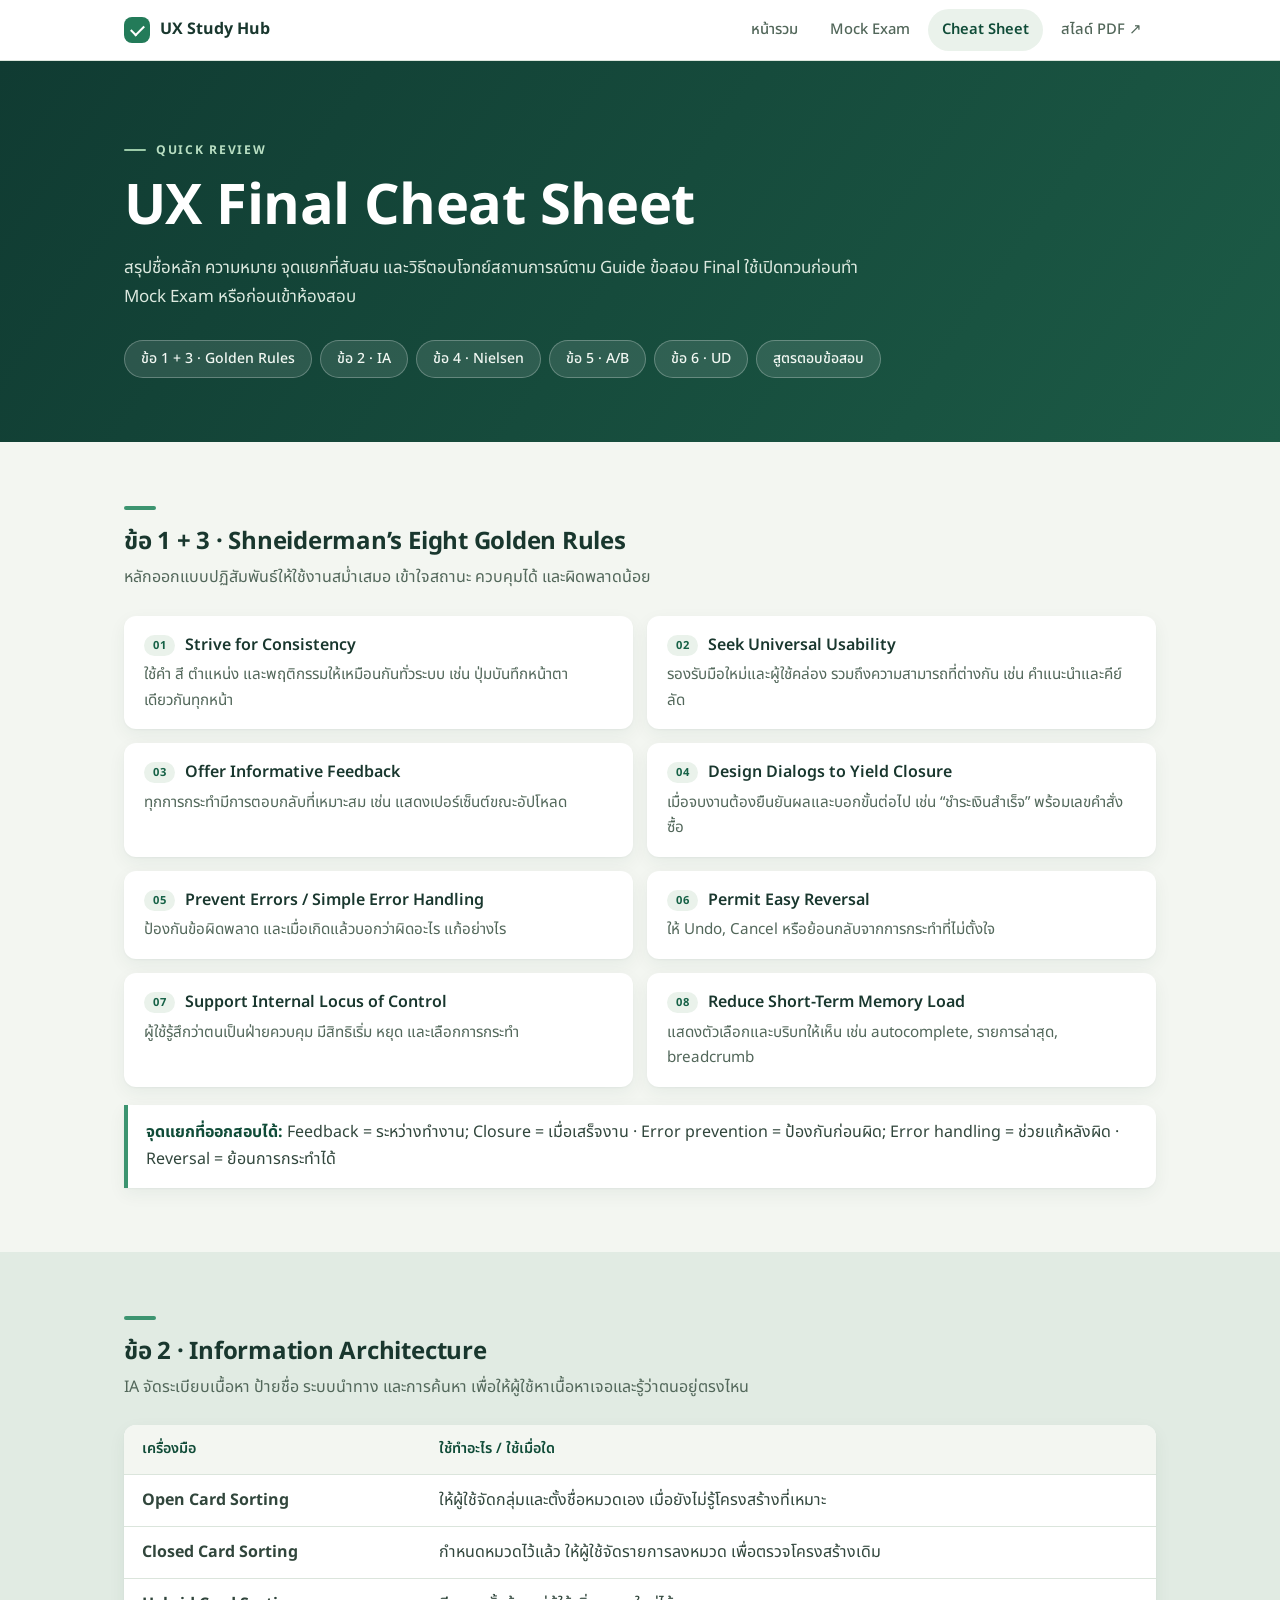
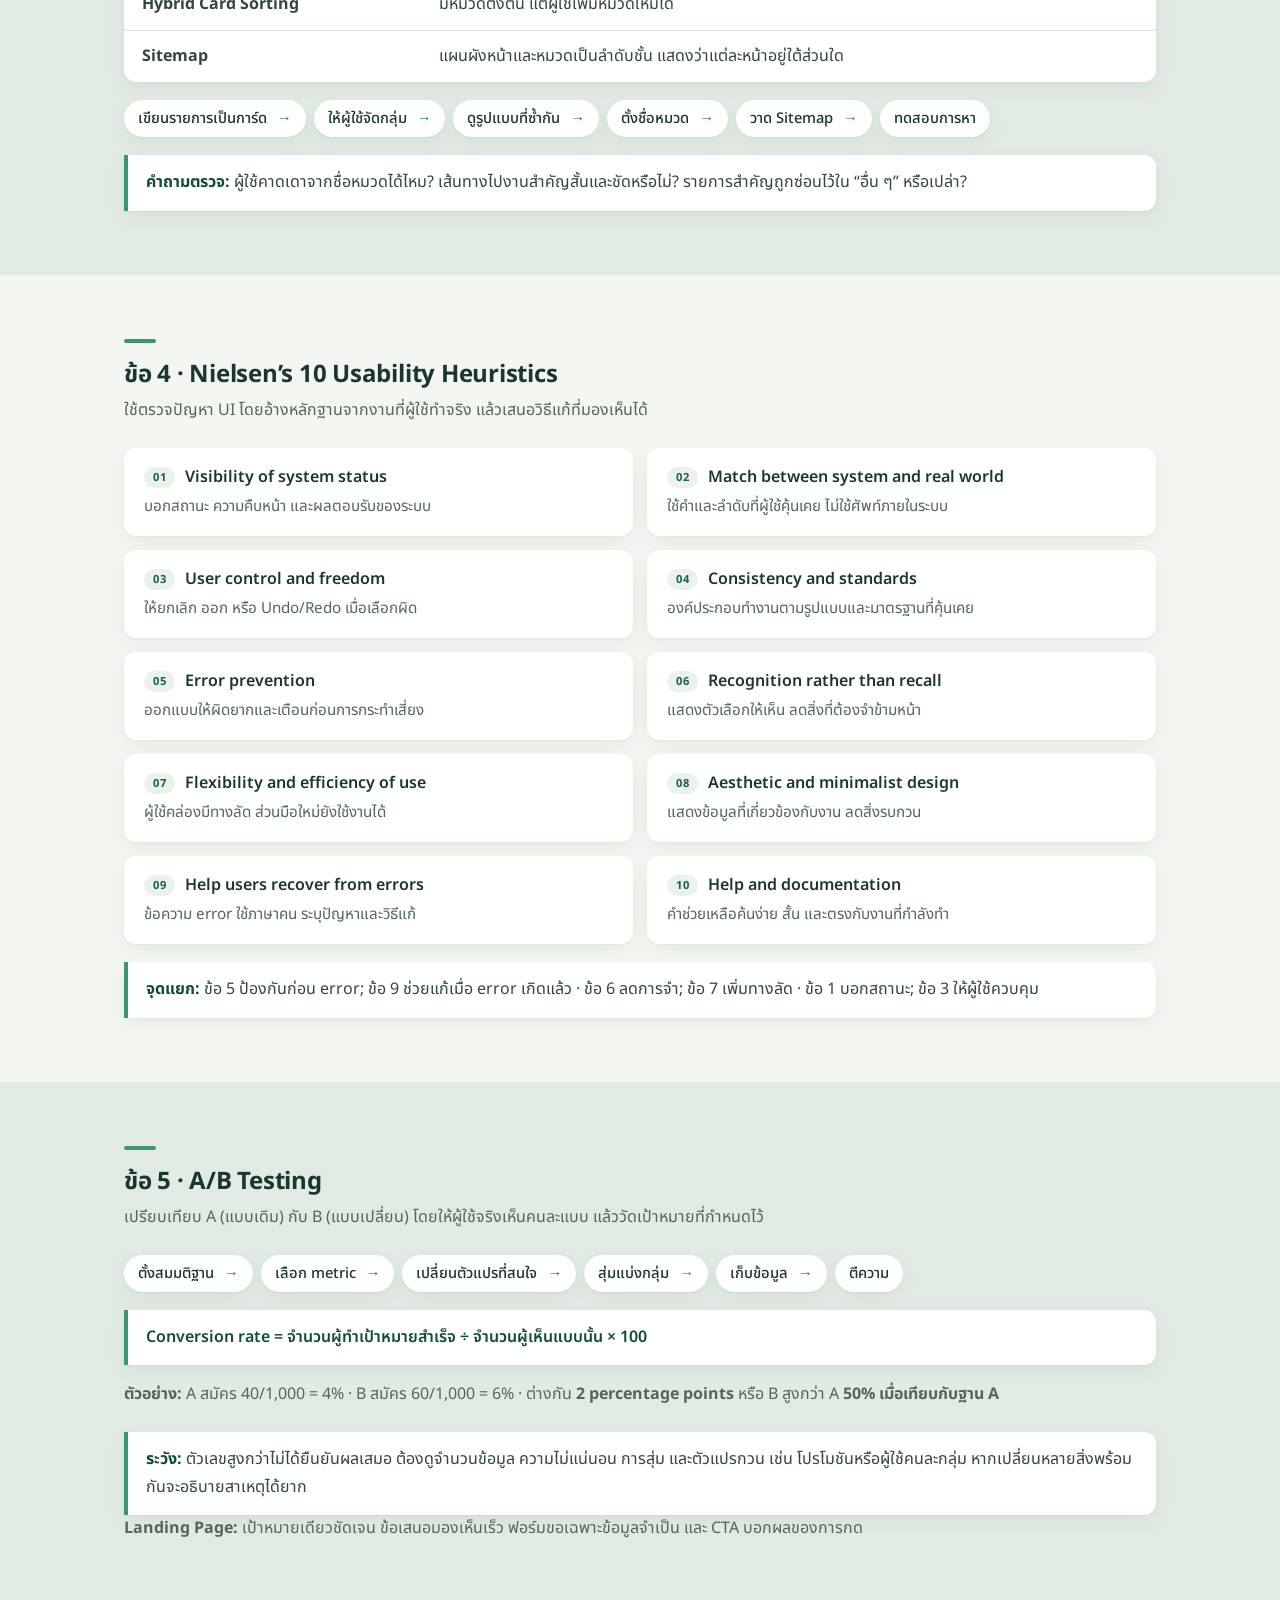
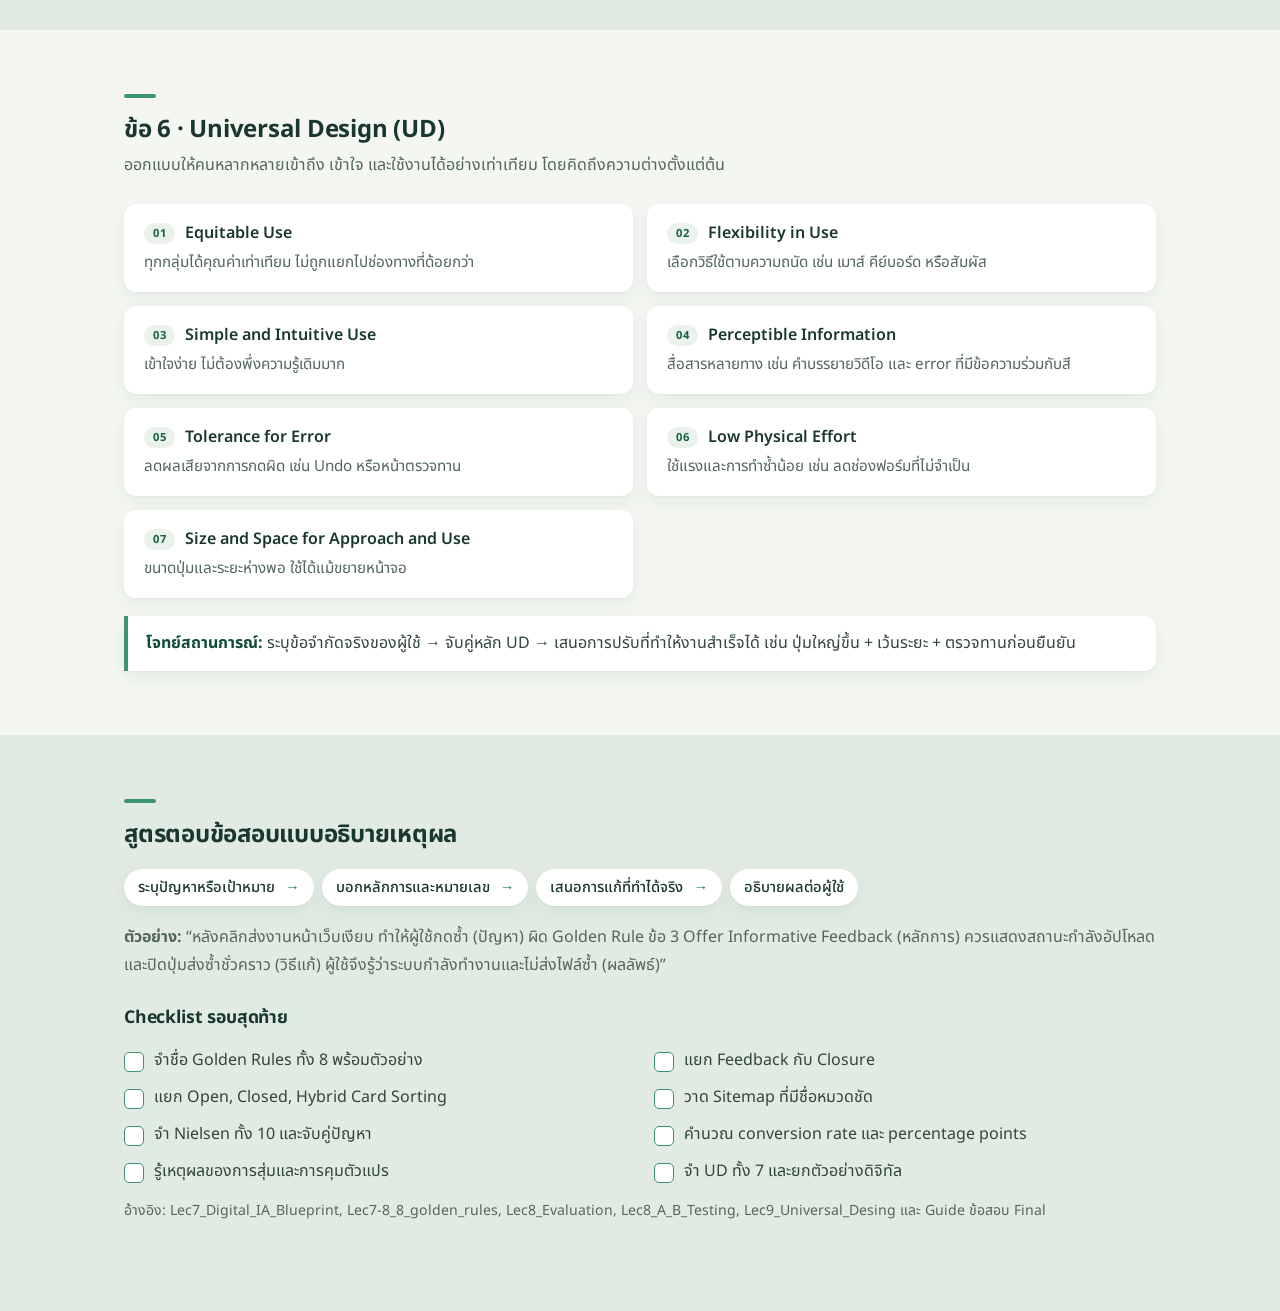
==== commit d507856c: "Refine site palette with pine green and sage" ====
--- a/cheat-sheet.html
+++ b/cheat-sheet.html
@@ -1,5 +1,5 @@
 <!doctype html>
-<html lang="th"><head><meta charset="utf-8"><meta name="viewport" content="width=device-width,initial-scale=1"><meta name="theme-color" content="#e3f2e9"><title>UX Final · Cheat Sheet</title><link rel="stylesheet" href="assets/style.css"></head><body>
+<html lang="th"><head><meta charset="utf-8"><meta name="viewport" content="width=device-width,initial-scale=1"><meta name="theme-color" content="#103b32"><title>UX Final · Cheat Sheet</title><link rel="stylesheet" href="assets/style.css"></head><body>
 <header class="site-nav"><div class="in"><a class="brand" href="index.html"><i></i><span>UX Study Hub</span></a><nav class="links" aria-label="เมนูหลัก"><a href="index.html">หน้ารวม</a><a href="mock-exam.html">Mock Exam</a><a href="cheat-sheet.html" aria-current="page">Cheat Sheet</a><a href="UX_Final_Exam_Study_Guide_2569_Designed.pdf" target="_blank" rel="noopener">สไลด์ PDF ↗</a></nav></div></header>
 <header class="band hero-band"><div class="in"><div class="hero"><div class="eyebrow">Quick Review</div><h1>UX Final Cheat Sheet</h1><p>สรุปชื่อหลัก ความหมาย จุดแยกที่สับสน และวิธีตอบโจทย์สถานการณ์ตาม Guide ข้อสอบ Final ใช้เปิดทวนก่อนทำ Mock Exam หรือก่อนเข้าห้องสอบ</p></div><div style="height:28px"></div><nav class="jump"><a href="#golden">ข้อ 1 + 3 · Golden Rules</a><a href="#ia">ข้อ 2 · IA</a><a href="#nielsen">ข้อ 4 · Nielsen</a><a href="#ab">ข้อ 5 · A/B</a><a href="#ud">ข้อ 6 · UD</a><a href="#answer">สูตรตอบข้อสอบ</a></nav></div></header>
 <main><section class="band sec" id="golden"><div class="in"><h2>ข้อ 1 + 3 · Shneiderman’s Eight Golden Rules</h2><p>หลักออกแบบปฏิสัมพันธ์ให้ใช้งานสม่ำเสมอ เข้าใจสถานะ ควบคุมได้ และผิดพลาดน้อย</p><div class="grid">
--- a/assets/style.css
+++ b/assets/style.css
@@ -1,5 +1,5 @@
 /* ============================================================
-   UX Study Hub — shared design system (minimal · clean · green on white)
+   UX Study Hub — shared design system (pine green · warm ivory)
    Used by index.html, cheat-sheet.html, mock-exam.html
    ============================================================ */
 
@@ -14,17 +14,17 @@
 @font-face{font-family:"Noto Sans Thai";font-weight:700;font-display:swap;src:url(fonts/noto-sans-thai-latin-700-normal.woff2) format("woff2");unicode-range:U+0000-00FF,U+0131,U+0152-0153,U+02BB-02BC,U+02C6,U+02DA,U+02DC,U+2000-206F,U+2074,U+20AC,U+2122,U+2191,U+2193,U+2212,U+2215,U+FEFF,U+FFFD}
 
 /* ============================================================
-   UX Study Hub v2 — soft green sectioned bands, minimal & clean
+   UX Study Hub v3 — pine, sage and warm ivory
    ============================================================ */
 :root{
-  --t0:#f7fbf8; --t1:#eef7f1; --t2:#e3f2e9; --t3:#d7ecdf;
-  --g-200:#c4e1d0; --g-300:#a9d2bc; --g-500:#6cab89; --g-600:#4c9873; --g-700:#3b7f5f; --g-800:#2d664b;
-  --ink:#1f3a2e; --text:#35493f; --muted:#667b6f; --faint:#93a59a;
-  --line:#d9e8df; --line-strong:#c9ddd1; --bg:#fff;
+  --t0:#f8faf7; --t1:#f3f6f1; --t2:#eaf2eb; --t3:#e1ebe3;
+  --g-200:#c9dece; --g-300:#a9cbb4; --g-500:#3c9470; --g-600:#237b59; --g-700:#176247; --g-800:#104c38;
+  --ink:#19372e; --text:#31463c; --muted:#52675a; --faint:#829487;
+  --line:#dbe5dc; --line-strong:#c7d7ca; --bg:#fff;
   --bad:#b4533f; --bad-bg:#fff5f2; --bad-line:#ecc6bd;
   --radius:16px; --radius-sm:12px;
-  --shadow:0 1px 2px rgba(45,102,75,.04),0 4px 14px rgba(45,102,75,.05);
-  --shadow-hover:0 2px 4px rgba(45,102,75,.05),0 12px 28px rgba(45,102,75,.10);
+  --shadow:0 1px 2px rgba(17,61,46,.04),0 6px 18px rgba(17,61,46,.06);
+  --shadow-hover:0 2px 4px rgba(17,61,46,.06),0 14px 30px rgba(17,61,46,.12);
   --font:"Noto Sans Thai","Sarabun",Tahoma,"Segoe UI",Arial,sans-serif;
   --maxw:1080px;
 }
@@ -51,8 +51,12 @@
 /* ---------- Bands (full-width coloured sections) ---------- */
 .band{width:100%}
 .band>.in{max-width:var(--maxw);margin:auto;padding:64px 24px}
-.band.hero-band{background:var(--t2)}
+.band.hero-band{background:linear-gradient(125deg,#103b32 0%,#1c5b46 100%)}
 .band.hero-band>.in{padding:72px 24px 64px}
+.hero-band h1{color:#fff}
+.hero-band .hero p{color:#dce9df}
+.hero-band .eyebrow{color:#b8dec2}
+.hero-band .eyebrow::before{background:#9bcaa8}
 .band.white{background:#fff}
 .band.tint1{background:var(--t1)}
 .band.tint2{background:var(--t2)}
@@ -83,6 +87,8 @@
 .jump{display:flex;gap:8px;flex-wrap:wrap}
 .jump a{text-decoration:none;background:#fff;border:1px solid var(--line);border-radius:999px;padding:6px 16px;font-size:.88rem;font-weight:500;color:var(--text);transition:all .15s}
 .jump a:hover{border-color:var(--g-500);color:var(--g-800);background:var(--t1)}
+.hero-band .jump a{background:rgba(255,255,255,.11);border-color:rgba(255,255,255,.26);color:#f2f8f3}
+.hero-band .jump a:hover{background:#fff;border-color:#fff;color:var(--g-800)}
 .sec{scroll-margin-top:60px}
 .sec h2{font-size:1.5rem;line-height:1.35;margin-bottom:6px}
 .sec h2::before{content:"";display:block;width:32px;height:4px;border-radius:4px;background:var(--g-500);margin-bottom:16px}
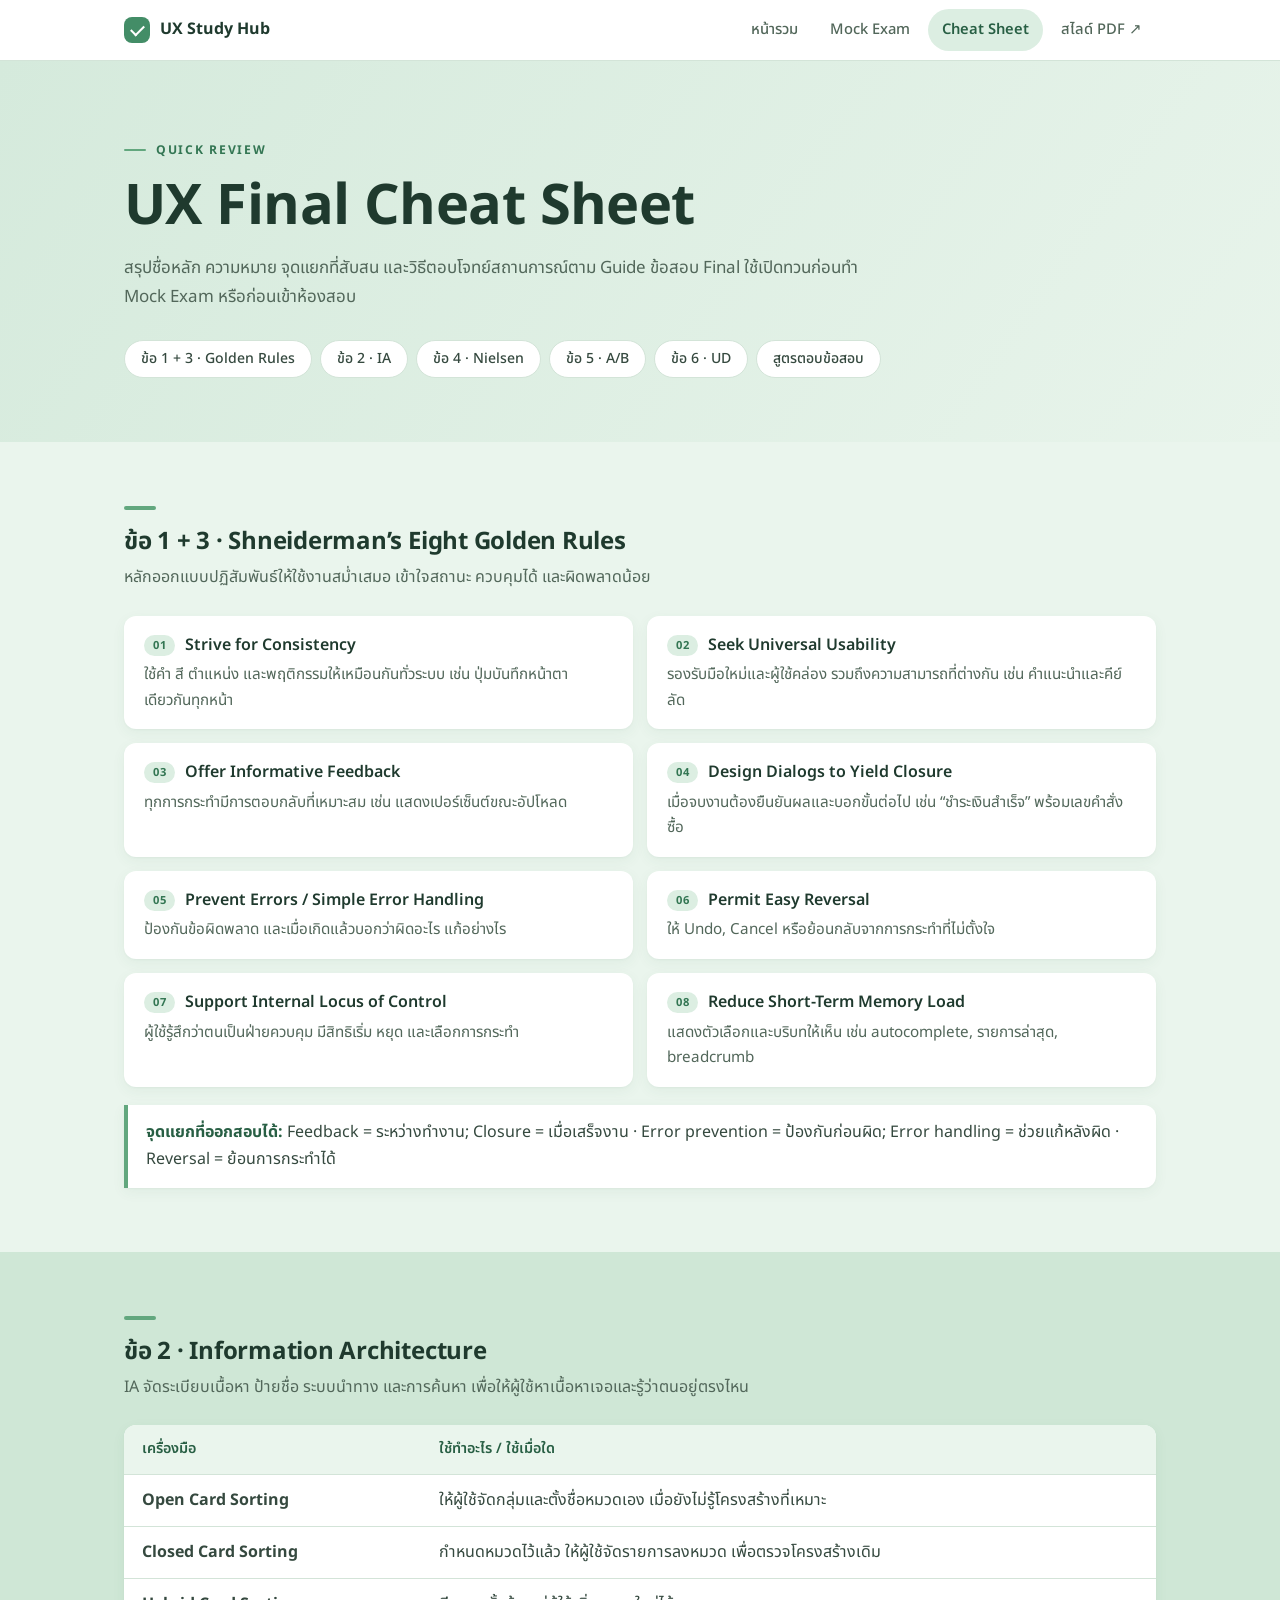
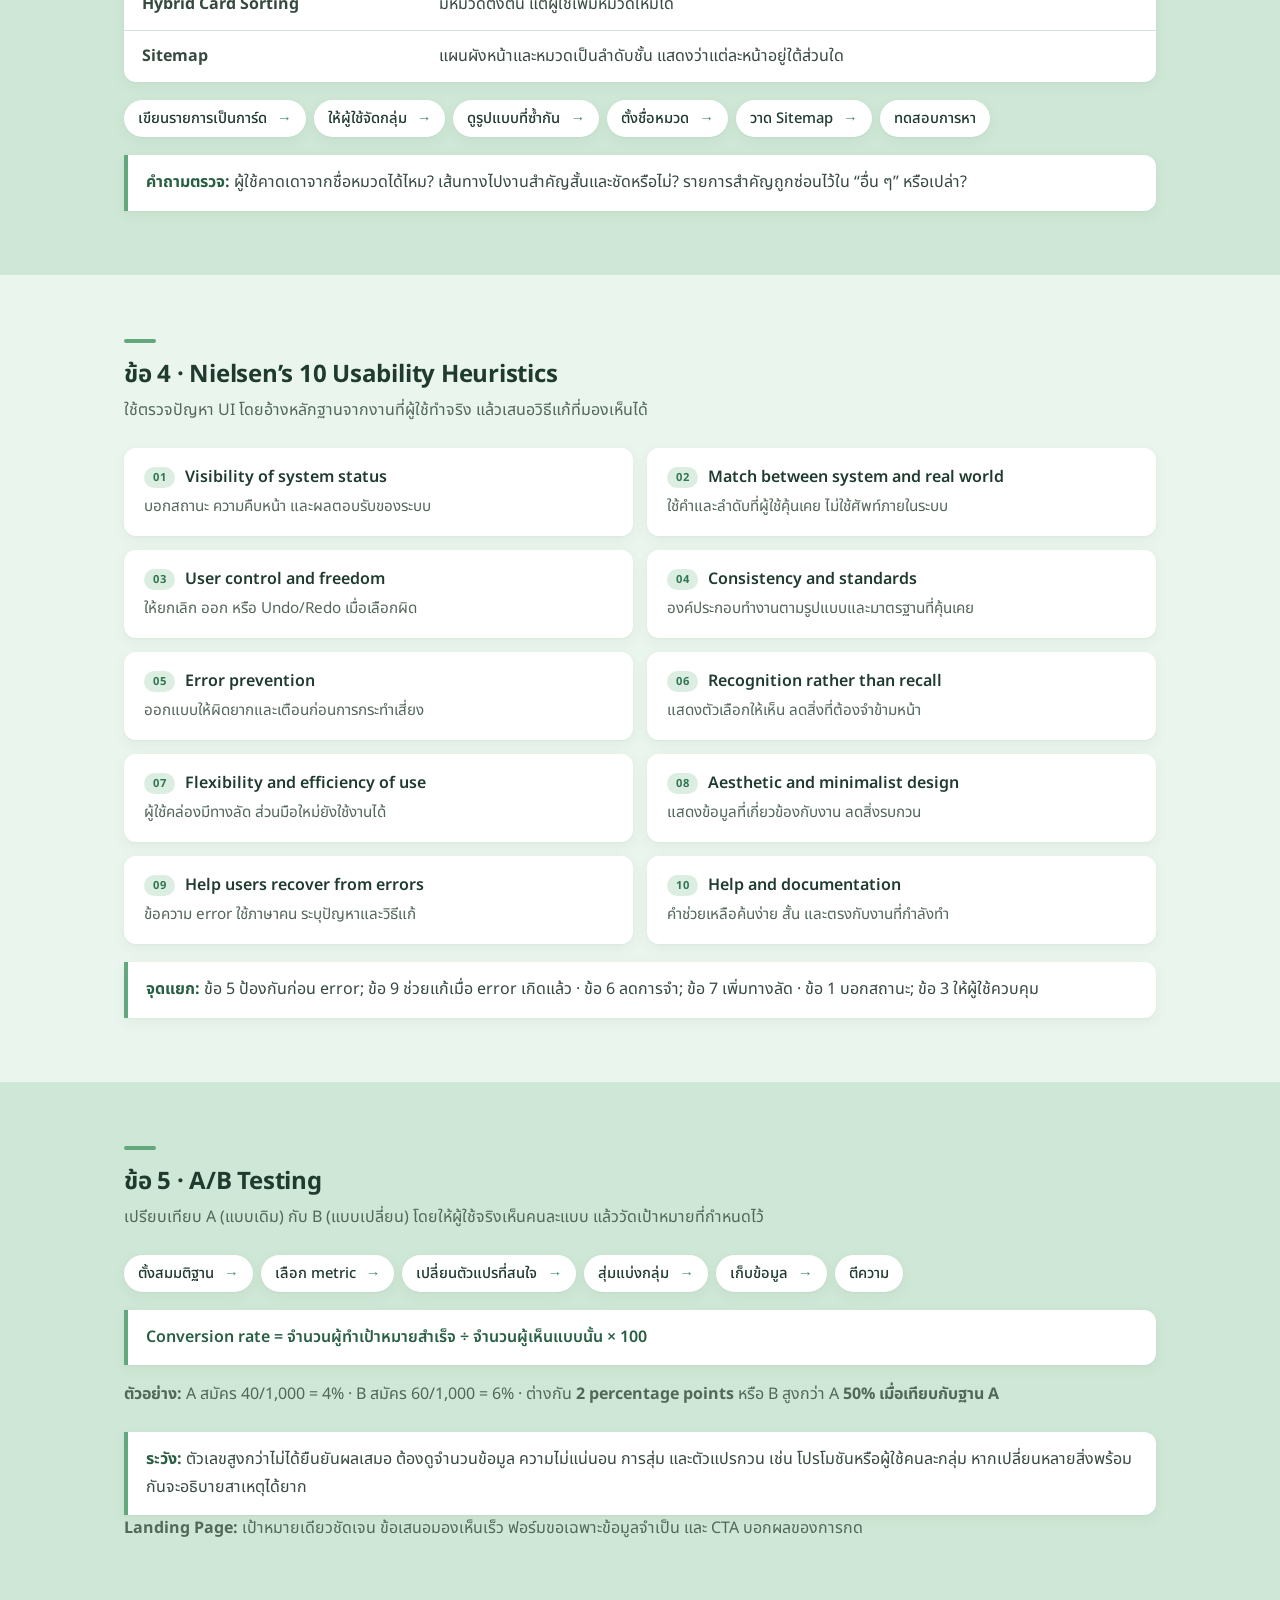
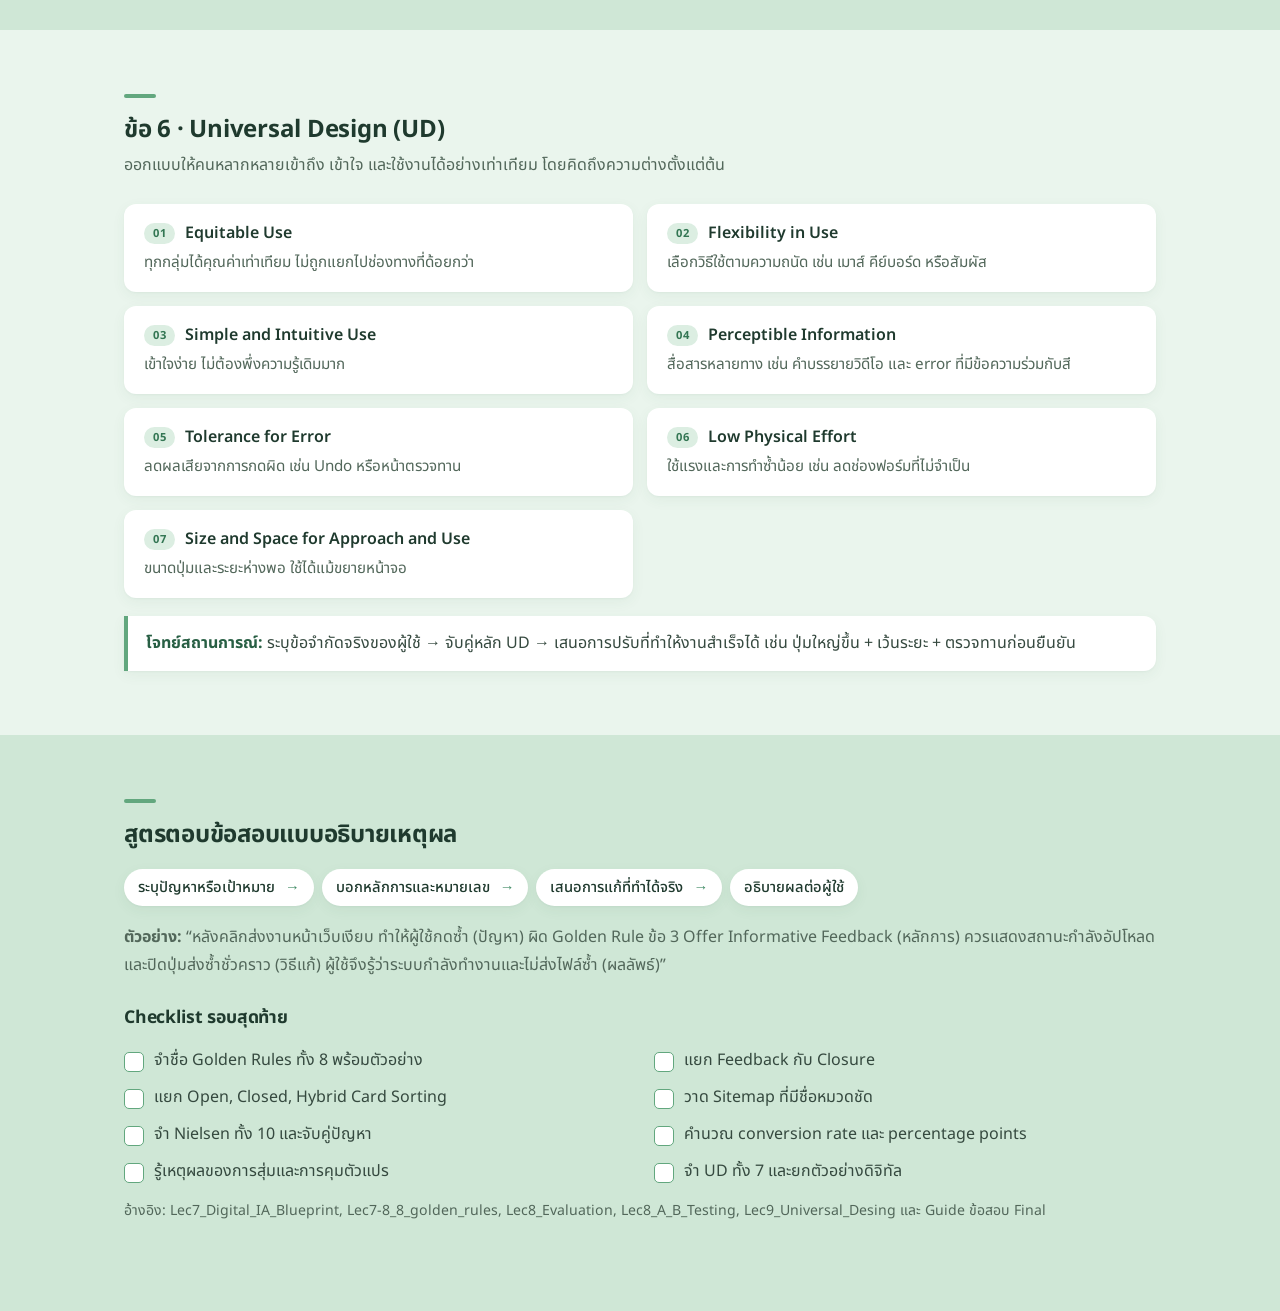
==== commit 5c2b0385: "Soften green theme to pastel sage" ====
--- a/cheat-sheet.html
+++ b/cheat-sheet.html
@@ -1,5 +1,5 @@
 <!doctype html>
-<html lang="th"><head><meta charset="utf-8"><meta name="viewport" content="width=device-width,initial-scale=1"><meta name="theme-color" content="#103b32"><title>UX Final · Cheat Sheet</title><link rel="stylesheet" href="assets/style.css"></head><body>
+<html lang="th"><head><meta charset="utf-8"><meta name="viewport" content="width=device-width,initial-scale=1"><meta name="theme-color" content="#d5eadc"><title>UX Final · Cheat Sheet</title><link rel="stylesheet" href="assets/style.css"></head><body>
 <header class="site-nav"><div class="in"><a class="brand" href="index.html"><i></i><span>UX Study Hub</span></a><nav class="links" aria-label="เมนูหลัก"><a href="index.html">หน้ารวม</a><a href="mock-exam.html">Mock Exam</a><a href="cheat-sheet.html" aria-current="page">Cheat Sheet</a><a href="UX_Final_Exam_Study_Guide_2569_Designed.pdf" target="_blank" rel="noopener">สไลด์ PDF ↗</a></nav></div></header>
 <header class="band hero-band"><div class="in"><div class="hero"><div class="eyebrow">Quick Review</div><h1>UX Final Cheat Sheet</h1><p>สรุปชื่อหลัก ความหมาย จุดแยกที่สับสน และวิธีตอบโจทย์สถานการณ์ตาม Guide ข้อสอบ Final ใช้เปิดทวนก่อนทำ Mock Exam หรือก่อนเข้าห้องสอบ</p></div><div style="height:28px"></div><nav class="jump"><a href="#golden">ข้อ 1 + 3 · Golden Rules</a><a href="#ia">ข้อ 2 · IA</a><a href="#nielsen">ข้อ 4 · Nielsen</a><a href="#ab">ข้อ 5 · A/B</a><a href="#ud">ข้อ 6 · UD</a><a href="#answer">สูตรตอบข้อสอบ</a></nav></div></header>
 <main><section class="band sec" id="golden"><div class="in"><h2>ข้อ 1 + 3 · Shneiderman’s Eight Golden Rules</h2><p>หลักออกแบบปฏิสัมพันธ์ให้ใช้งานสม่ำเสมอ เข้าใจสถานะ ควบคุมได้ และผิดพลาดน้อย</p><div class="grid">
--- a/assets/style.css
+++ b/assets/style.css
@@ -1,5 +1,5 @@
 /* ============================================================
-   UX Study Hub — shared design system (pine green · warm ivory)
+   UX Study Hub — shared design system (soft sage · pastel green)
    Used by index.html, cheat-sheet.html, mock-exam.html
    ============================================================ */
 
@@ -14,17 +14,17 @@
 @font-face{font-family:"Noto Sans Thai";font-weight:700;font-display:swap;src:url(fonts/noto-sans-thai-latin-700-normal.woff2) format("woff2");unicode-range:U+0000-00FF,U+0131,U+0152-0153,U+02BB-02BC,U+02C6,U+02DA,U+02DC,U+2000-206F,U+2074,U+20AC,U+2122,U+2191,U+2193,U+2212,U+2215,U+FEFF,U+FFFD}
 
 /* ============================================================
-   UX Study Hub v3 — pine, sage and warm ivory
+   UX Study Hub v4 — softly saturated pastel green
    ============================================================ */
 :root{
-  --t0:#f8faf7; --t1:#f3f6f1; --t2:#eaf2eb; --t3:#e1ebe3;
-  --g-200:#c9dece; --g-300:#a9cbb4; --g-500:#3c9470; --g-600:#237b59; --g-700:#176247; --g-800:#104c38;
-  --ink:#19372e; --text:#31463c; --muted:#52675a; --faint:#829487;
-  --line:#dbe5dc; --line-strong:#c7d7ca; --bg:#fff;
+  --t0:#f5faf6; --t1:#eaf5ed; --t2:#dceee2; --t3:#cfe7d6;
+  --g-200:#bcdcc7; --g-300:#9ecbad; --g-500:#62a77e; --g-600:#438d67; --g-700:#337653; --g-800:#285f44;
+  --ink:#1f3a2e; --text:#35493f; --muted:#52675a; --faint:#8da095;
+  --line:#d3e4d8; --line-strong:#bfd9c8; --bg:#fff;
   --bad:#b4533f; --bad-bg:#fff5f2; --bad-line:#ecc6bd;
   --radius:16px; --radius-sm:12px;
-  --shadow:0 1px 2px rgba(17,61,46,.04),0 6px 18px rgba(17,61,46,.06);
-  --shadow-hover:0 2px 4px rgba(17,61,46,.06),0 14px 30px rgba(17,61,46,.12);
+  --shadow:0 1px 2px rgba(45,102,75,.04),0 4px 14px rgba(45,102,75,.06);
+  --shadow-hover:0 2px 4px rgba(45,102,75,.05),0 12px 28px rgba(45,102,75,.11);
   --font:"Noto Sans Thai","Sarabun",Tahoma,"Segoe UI",Arial,sans-serif;
   --maxw:1080px;
 }
@@ -51,12 +51,8 @@
 /* ---------- Bands (full-width coloured sections) ---------- */
 .band{width:100%}
 .band>.in{max-width:var(--maxw);margin:auto;padding:64px 24px}
-.band.hero-band{background:linear-gradient(125deg,#103b32 0%,#1c5b46 100%)}
+.band.hero-band{background:linear-gradient(125deg,#d5eadc 0%,#e8f4eb 100%)}
 .band.hero-band>.in{padding:72px 24px 64px}
-.hero-band h1{color:#fff}
-.hero-band .hero p{color:#dce9df}
-.hero-band .eyebrow{color:#b8dec2}
-.hero-band .eyebrow::before{background:#9bcaa8}
 .band.white{background:#fff}
 .band.tint1{background:var(--t1)}
 .band.tint2{background:var(--t2)}
@@ -87,8 +83,6 @@
 .jump{display:flex;gap:8px;flex-wrap:wrap}
 .jump a{text-decoration:none;background:#fff;border:1px solid var(--line);border-radius:999px;padding:6px 16px;font-size:.88rem;font-weight:500;color:var(--text);transition:all .15s}
 .jump a:hover{border-color:var(--g-500);color:var(--g-800);background:var(--t1)}
-.hero-band .jump a{background:rgba(255,255,255,.11);border-color:rgba(255,255,255,.26);color:#f2f8f3}
-.hero-band .jump a:hover{background:#fff;border-color:#fff;color:var(--g-800)}
 .sec{scroll-margin-top:60px}
 .sec h2{font-size:1.5rem;line-height:1.35;margin-bottom:6px}
 .sec h2::before{content:"";display:block;width:32px;height:4px;border-radius:4px;background:var(--g-500);margin-bottom:16px}
